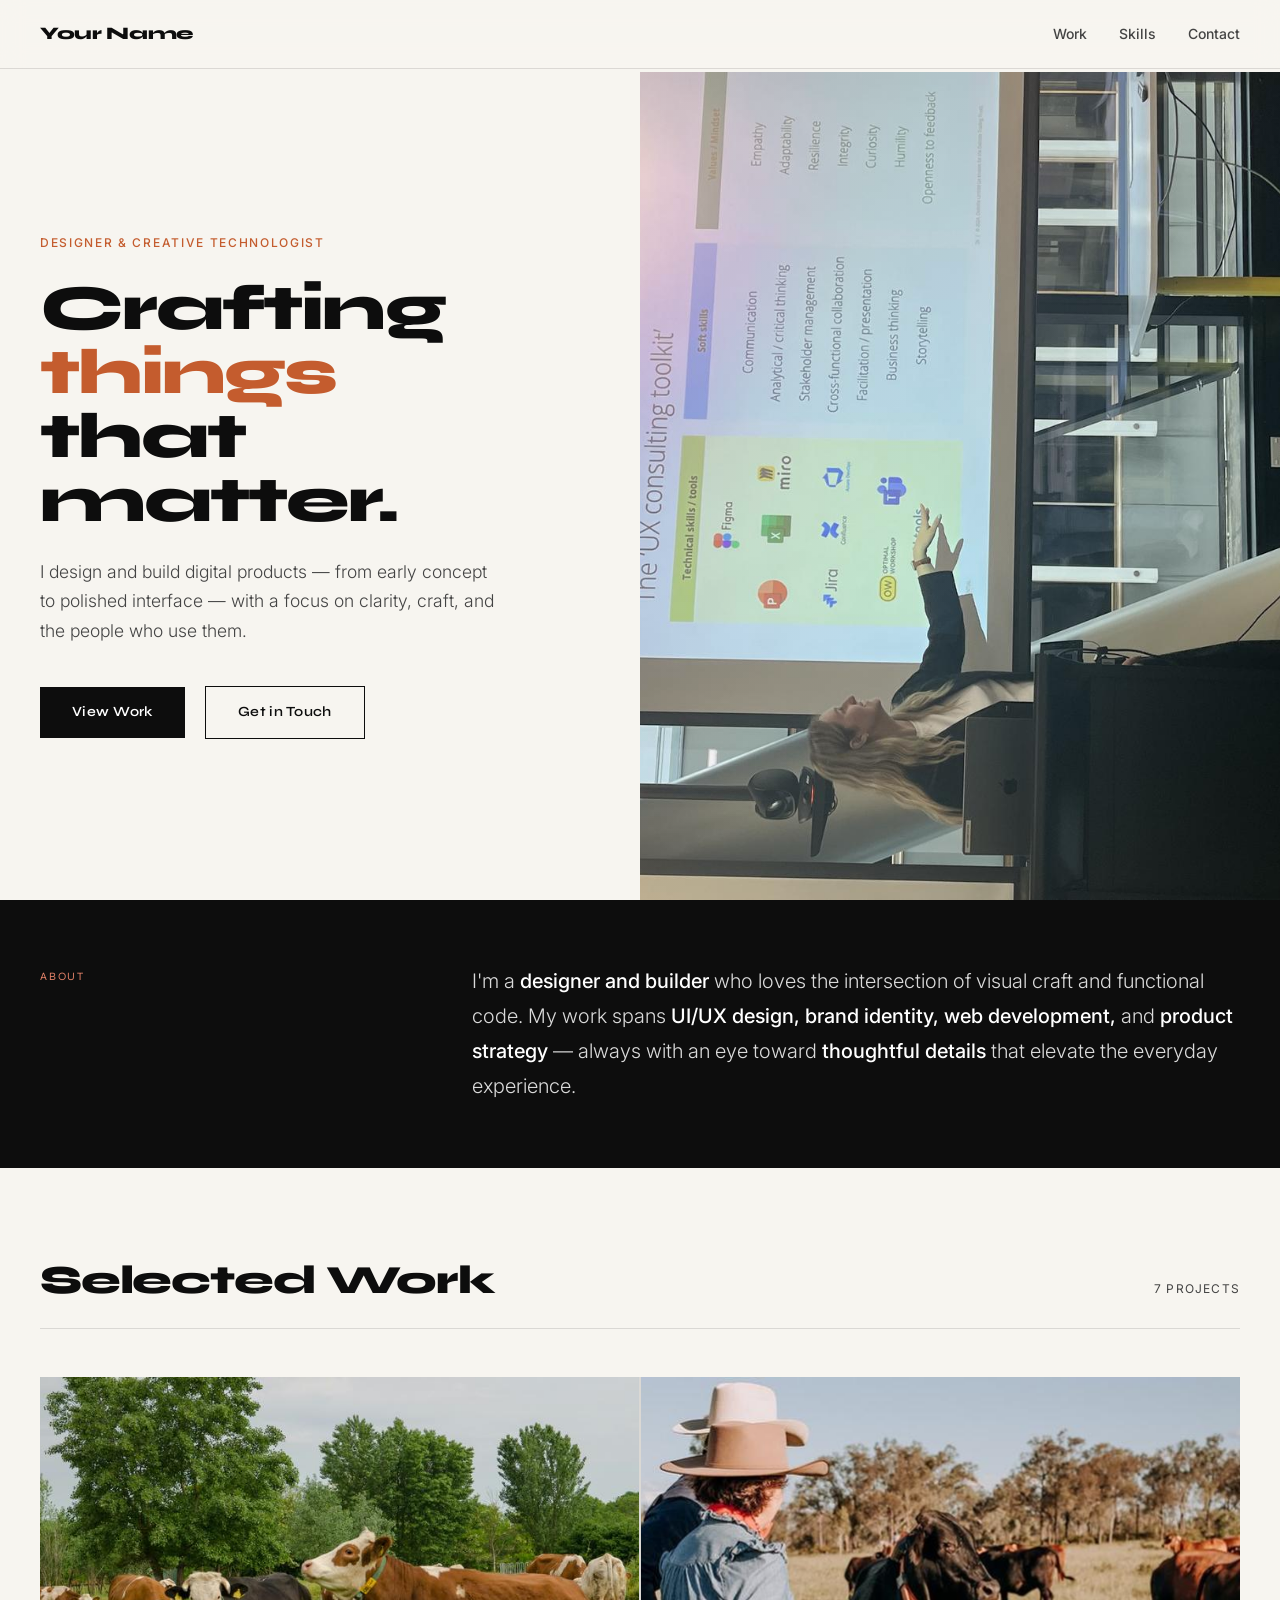
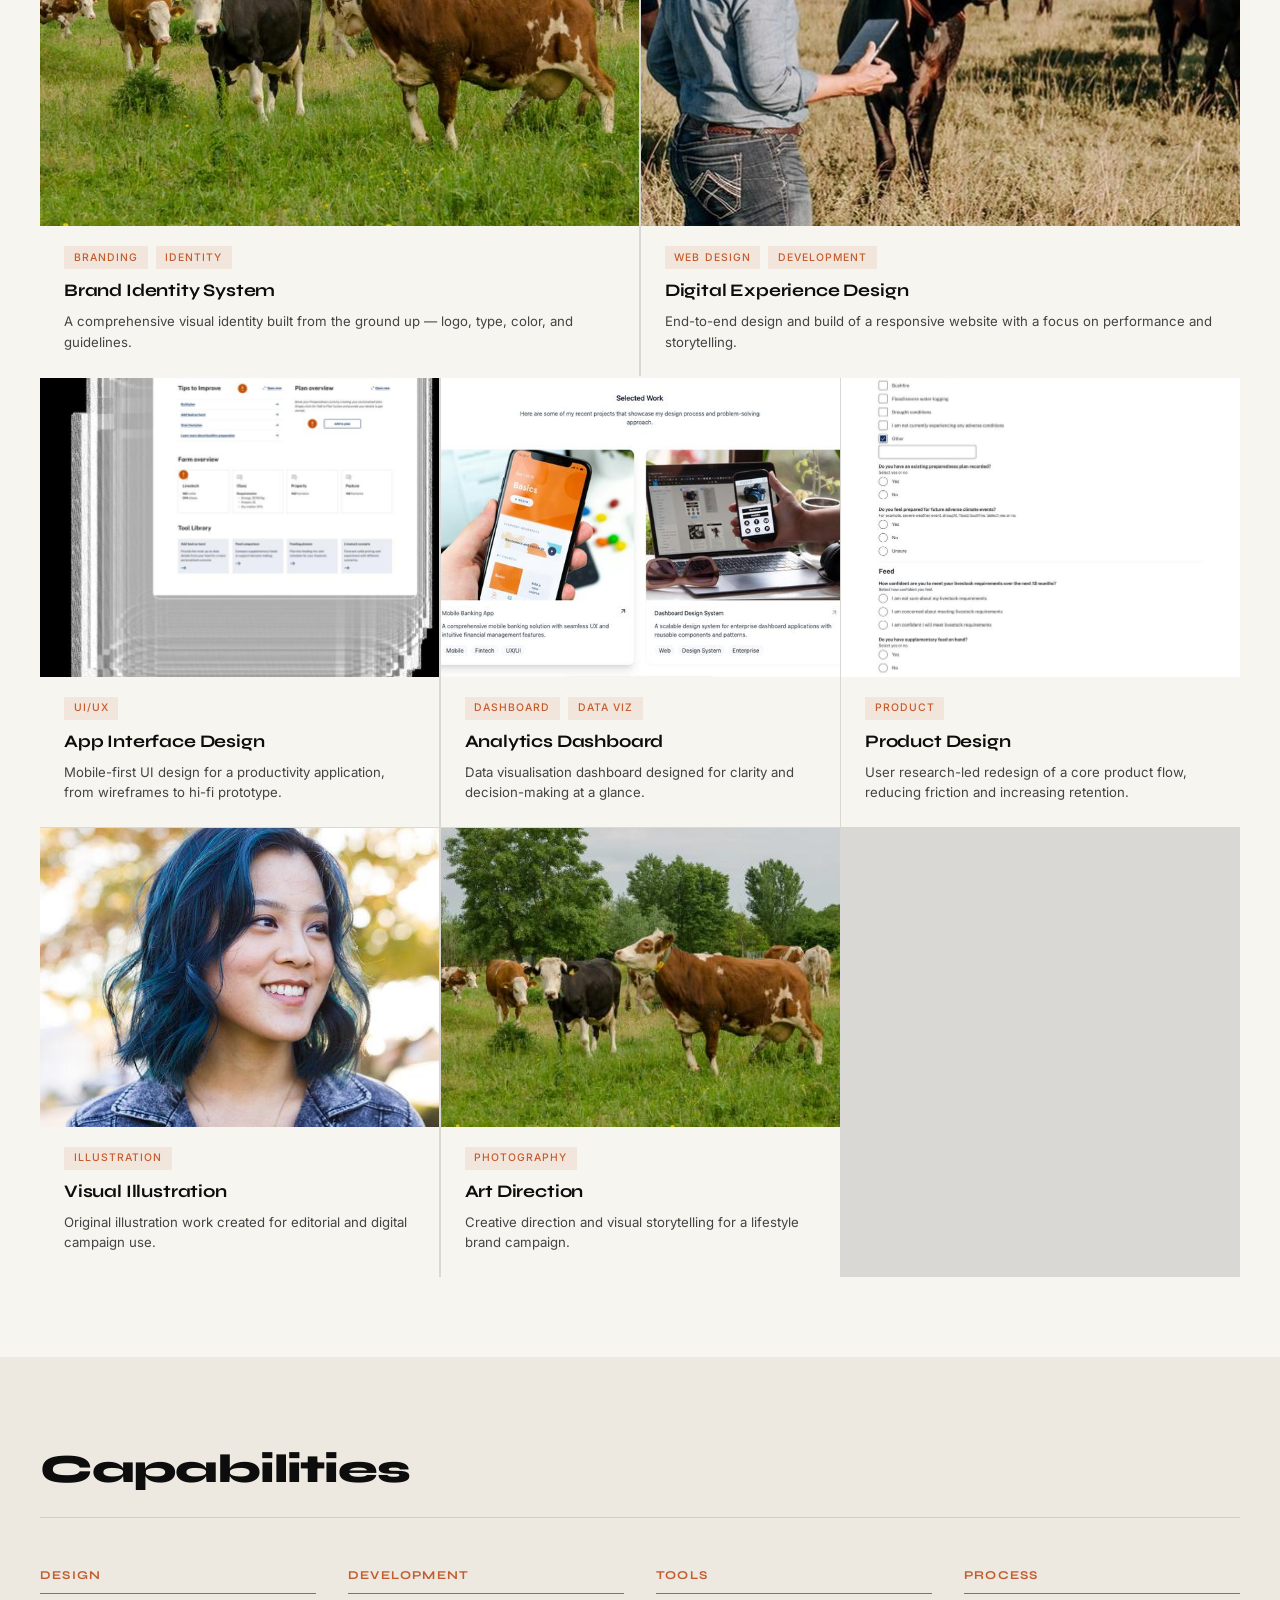
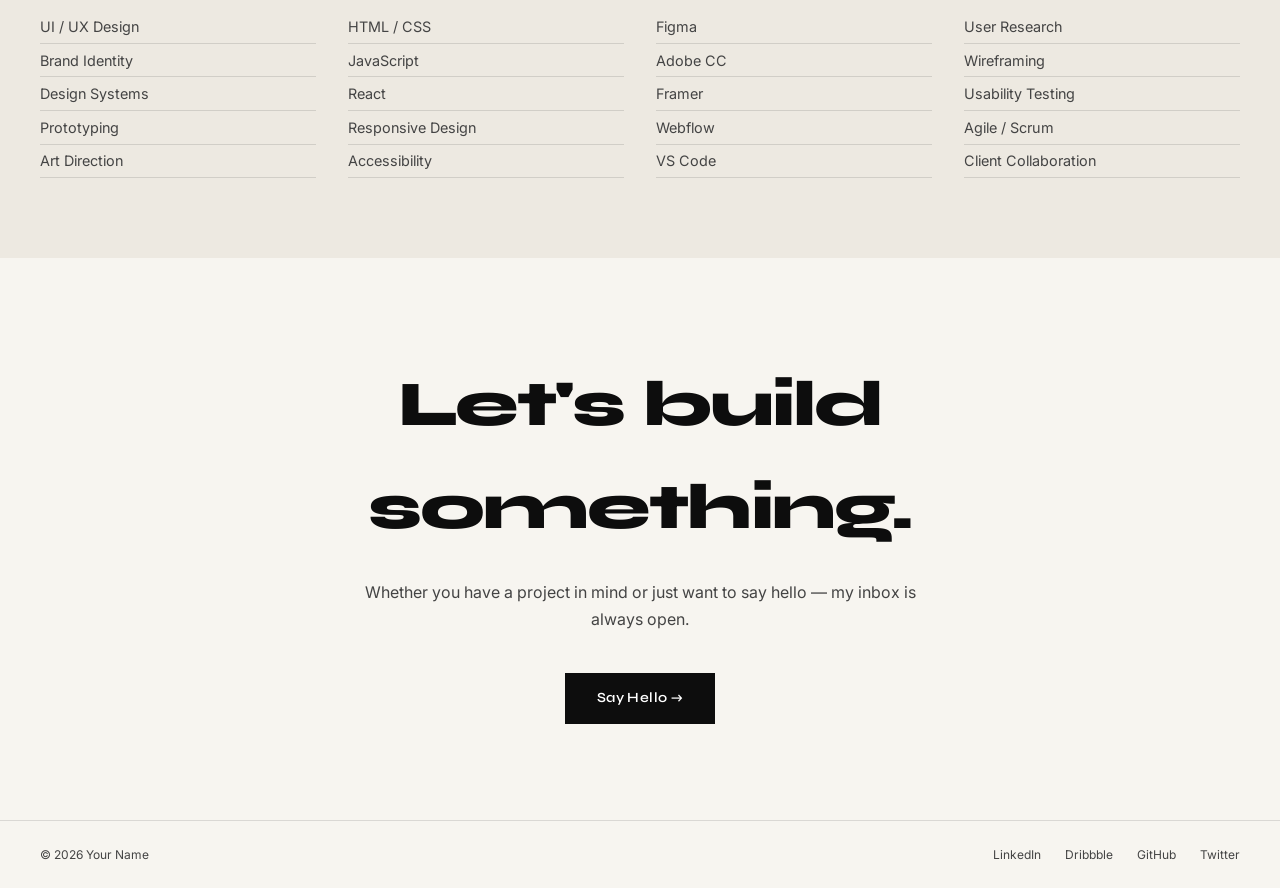
==== index.html @ 612f666a "Create index.html" ====
<!DOCTYPE html>
<html lang="en">
<head>
<meta charset="UTF-8">
<meta name="viewport" content="width=device-width, initial-scale=1.0">
<title>Portfolio</title>
<link rel="preconnect" href="https://fonts.googleapis.com">
<link href="https://fonts.googleapis.com/css2?family=Syne:wght@400;600;700;800&family=Inter:wght@300;400;500&display=swap" rel="stylesheet">
<style>
  *, *::before, *::after { box-sizing: border-box; margin: 0; padding: 0; }

  :root {
    --ink: #0d0d0d;
    --ink-soft: #444;
    --paper: #f7f5f0;
    --cream: #ede9e1;
    --rust: #c45c2e;
    --rust-light: #e8846a;
    --white: #ffffff;
    --border: rgba(13,13,13,0.12);
    --font-display: 'Syne', sans-serif;
    --font-body: 'Inter', sans-serif;
  }

  html { scroll-behavior: smooth; }

  body {
    font-family: var(--font-body);
    background: var(--paper);
    color: var(--ink);
    line-height: 1.6;
    -webkit-font-smoothing: antialiased;
  }

  /* NAV */
  nav {
    position: fixed; top: 0; left: 0; right: 0; z-index: 100;
    display: flex; justify-content: space-between; align-items: center;
    padding: 1.25rem 2.5rem;
    background: rgba(247,245,240,0.88);
    backdrop-filter: blur(12px);
    border-bottom: 1px solid var(--border);
  }

  .nav-logo {
    font-family: var(--font-display);
    font-weight: 800;
    font-size: 1.1rem;
    letter-spacing: -0.02em;
    color: var(--ink);
    text-decoration: none;
  }

  .nav-links {
    display: flex; gap: 2rem; list-style: none;
  }

  .nav-links a {
    font-size: 0.875rem;
    font-weight: 500;
    color: var(--ink-soft);
    text-decoration: none;
    transition: color 0.2s;
  }

  .nav-links a:hover { color: var(--rust); }

  /* HERO */
  .hero {
    min-height: 100vh;
    display: grid;
    grid-template-columns: 1fr 1fr;
    padding-top: 4.5rem;
  }

  .hero-text {
    display: flex;
    flex-direction: column;
    justify-content: center;
    padding: 4rem 3rem 4rem 2.5rem;
  }

  .hero-eyebrow {
    font-size: 0.75rem;
    font-weight: 500;
    letter-spacing: 0.14em;
    text-transform: uppercase;
    color: var(--rust);
    margin-bottom: 1.5rem;
  }

  .hero-title {
    font-family: var(--font-display);
    font-size: clamp(3rem, 5vw, 5.5rem);
    font-weight: 800;
    line-height: 1.0;
    letter-spacing: -0.03em;
    color: var(--ink);
    margin-bottom: 1.5rem;
  }

  .hero-title em {
    font-style: normal;
    color: var(--rust);
  }

  .hero-sub {
    font-size: 1.1rem;
    font-weight: 300;
    color: var(--ink-soft);
    max-width: 42ch;
    margin-bottom: 2.5rem;
    line-height: 1.7;
  }

  .btn {
    display: inline-block;
    padding: 0.875rem 2rem;
    background: var(--ink);
    color: var(--white);
    font-family: var(--font-display);
    font-weight: 600;
    font-size: 0.875rem;
    letter-spacing: 0.03em;
    text-decoration: none;
    border: none;
    cursor: pointer;
    transition: background 0.2s, transform 0.15s;
  }

  .btn:hover { background: var(--rust); transform: translateY(-1px); }

  .btn-outline {
    background: transparent;
    color: var(--ink);
    border: 1.5px solid var(--ink);
    margin-left: 1rem;
  }

  .btn-outline:hover { background: var(--ink); color: var(--white); }

  .hero-image {
    position: relative;
    overflow: hidden;
  }

  .hero-image img {
    width: 100%; height: 100%;
    object-fit: cover;
    display: block;
  }

  .hero-image::after {
    content: '';
    position: absolute; inset: 0;
    background: linear-gradient(135deg, rgba(196,92,46,0.15), transparent 60%);
    pointer-events: none;
  }

  /* ABOUT STRIP */
  .about-strip {
    background: var(--ink);
    color: var(--white);
    padding: 4rem 2.5rem;
    display: grid;
    grid-template-columns: 1fr 2fr;
    gap: 3rem;
    align-items: start;
  }

  .about-label {
    font-family: var(--font-display);
    font-size: 0.7rem;
    letter-spacing: 0.16em;
    text-transform: uppercase;
    color: var(--rust-light);
    padding-top: 0.25rem;
  }

  .about-text {
    font-size: 1.25rem;
    font-weight: 300;
    line-height: 1.75;
    color: rgba(255,255,255,0.85);
  }

  .about-text strong {
    color: var(--white);
    font-weight: 500;
  }

  /* WORK SECTION */
  .work {
    padding: 5rem 2.5rem;
  }

  .section-header {
    display: flex;
    justify-content: space-between;
    align-items: baseline;
    margin-bottom: 3rem;
    padding-bottom: 1rem;
    border-bottom: 1px solid var(--border);
  }

  .section-title {
    font-family: var(--font-display);
    font-size: 2.5rem;
    font-weight: 800;
    letter-spacing: -0.03em;
  }

  .section-count {
    font-size: 0.75rem;
    color: var(--ink-soft);
    letter-spacing: 0.1em;
    text-transform: uppercase;
  }

  /* PROJECT GRID */
  .projects-featured {
    display: grid;
    grid-template-columns: 1fr 1fr;
    gap: 1.5px;
    margin-bottom: 1.5px;
    background: var(--border);
  }

  .projects-grid {
    display: grid;
    grid-template-columns: repeat(3, 1fr);
    gap: 1.5px;
    background: var(--border);
  }

  .project-card {
    background: var(--paper);
    overflow: hidden;
    position: relative;
    cursor: pointer;
  }

  .project-card:hover .project-img img {
    transform: scale(1.04);
  }

  .project-card:hover .project-overlay {
    opacity: 1;
  }

  .project-img {
    width: 100%;
    aspect-ratio: 4/3;
    overflow: hidden;
    position: relative;
  }

  .project-card.tall .project-img {
    aspect-ratio: 3/4;
  }

  .project-img img {
    width: 100%; height: 100%;
    object-fit: cover;
    display: block;
    transition: transform 0.5s cubic-bezier(0.25, 0.46, 0.45, 0.94);
  }

  .project-overlay {
    position: absolute; inset: 0;
    background: rgba(13,13,13,0.6);
    display: flex;
    align-items: center;
    justify-content: center;
    opacity: 0;
    transition: opacity 0.3s;
  }

  .project-overlay span {
    color: white;
    font-family: var(--font-display);
    font-weight: 700;
    font-size: 0.8rem;
    letter-spacing: 0.1em;
    text-transform: uppercase;
    border: 1px solid rgba(255,255,255,0.5);
    padding: 0.5rem 1.25rem;
  }

  .project-meta {
    padding: 1.25rem 1.5rem 1.5rem;
    background: var(--paper);
  }

  .project-tags {
    display: flex; gap: 0.5rem; flex-wrap: wrap;
    margin-bottom: 0.5rem;
  }

  .tag {
    font-size: 0.65rem;
    font-weight: 500;
    letter-spacing: 0.1em;
    text-transform: uppercase;
    color: var(--rust);
    background: rgba(196,92,46,0.1);
    padding: 0.2rem 0.6rem;
  }

  .project-name {
    font-family: var(--font-display);
    font-size: 1.1rem;
    font-weight: 700;
    letter-spacing: -0.01em;
    margin-bottom: 0.35rem;
  }

  .project-desc {
    font-size: 0.825rem;
    color: var(--ink-soft);
    line-height: 1.55;
  }

  /* SKILLS */
  .skills {
    background: var(--cream);
    padding: 5rem 2.5rem;
  }

  .skills-grid {
    display: grid;
    grid-template-columns: repeat(4, 1fr);
    gap: 2rem;
    margin-top: 3rem;
  }

  .skill-group h3 {
    font-family: var(--font-display);
    font-size: 0.75rem;
    font-weight: 700;
    letter-spacing: 0.1em;
    text-transform: uppercase;
    color: var(--rust);
    margin-bottom: 1rem;
    padding-bottom: 0.5rem;
    border-bottom: 1.5px solid var(--rust);
  }

  .skill-group ul {
    list-style: none;
  }

  .skill-group li {
    font-size: 0.9rem;
    color: var(--ink-soft);
    padding: 0.3rem 0;
    border-bottom: 1px solid var(--border);
    transition: color 0.15s;
  }

  .skill-group li:hover { color: var(--ink); }

  /* CONTACT */
  .contact {
    padding: 6rem 2.5rem;
    text-align: center;
    max-width: 680px;
    margin: 0 auto;
  }

  .contact-title {
    font-family: var(--font-display);
    font-size: clamp(2.5rem, 5vw, 4rem);
    font-weight: 800;
    letter-spacing: -0.03em;
    margin-bottom: 1.25rem;
  }

  .contact-sub {
    font-size: 1rem;
    color: var(--ink-soft);
    margin-bottom: 2.5rem;
    line-height: 1.7;
  }

  /* FOOTER */
  footer {
    border-top: 1px solid var(--border);
    padding: 1.5rem 2.5rem;
    display: flex;
    justify-content: space-between;
    align-items: center;
    font-size: 0.75rem;
    color: var(--ink-soft);
  }

  .footer-links {
    display: flex; gap: 1.5rem; list-style: none;
  }

  .footer-links a {
    color: var(--ink-soft);
    text-decoration: none;
    transition: color 0.2s;
  }

  .footer-links a:hover { color: var(--rust); }

  /* SCROLL REVEAL */
  .reveal {
    opacity: 0;
    transform: translateY(24px);
    transition: opacity 0.6s ease, transform 0.6s ease;
  }

  .reveal.visible {
    opacity: 1;
    transform: none;
  }

  /* RESPONSIVE */
  @media (max-width: 900px) {
    .hero { grid-template-columns: 1fr; min-height: auto; }
    .hero-image { height: 55vw; }
    .hero-text { padding: 2.5rem 1.5rem; }
    .about-strip { grid-template-columns: 1fr; gap: 1rem; padding: 3rem 1.5rem; }
    .projects-featured { grid-template-columns: 1fr; }
    .projects-grid { grid-template-columns: 1fr 1fr; }
    .skills-grid { grid-template-columns: 1fr 1fr; }
    .work { padding: 3rem 1.5rem; }
    nav { padding: 1rem 1.5rem; }
    .nav-links { gap: 1.25rem; }
  }

  @media (max-width: 600px) {
    .projects-grid { grid-template-columns: 1fr; }
    .skills-grid { grid-template-columns: 1fr; }
    .nav-links { display: none; }
  }

  @media (prefers-reduced-motion: reduce) {
    .reveal { transition: none; opacity: 1; transform: none; }
    .project-img img { transition: none; }
  }
</style>
</head>
<body>

<nav>
  <a class="nav-logo" href="#">Your Name</a>
  <ul class="nav-links">
    <li><a href="#work">Work</a></li>
    <li><a href="#skills">Skills</a></li>
    <li><a href="#contact">Contact</a></li>
  </ul>
</nav>

<!-- HERO -->
<section class="hero">
  <div class="hero-text">
    <p class="hero-eyebrow">Designer &amp; Creative Technologist</p>
    <h1 class="hero-title">Crafting<br><em>things</em><br>that matter.</h1>
    <p class="hero-sub">I design and build digital products — from early concept to polished interface — with a focus on clarity, craft, and the people who use them.</p>
    <div>
      <a href="#work" class="btn">View Work</a>
      <a href="#contact" class="btn btn-outline">Get in Touch</a>
    </div>
  </div>
  <div class="hero-image">
    <img src="[data-uri]" alt="Portfolio hero" />
  </div>
</section>

<!-- ABOUT STRIP -->
<section class="about-strip reveal">
  <p class="about-label">About</p>
  <p class="about-text">
    I'm a <strong>designer and builder</strong> who loves the intersection of visual craft and functional code.
    My work spans <strong>UI/UX design, brand identity, web development,</strong> and <strong>product strategy</strong> —
    always with an eye toward <strong>thoughtful details</strong> that elevate the everyday experience.
  </p>
</section>

<!-- WORK -->
<section class="work" id="work">
  <div class="section-header reveal">
    <h2 class="section-title">Selected Work</h2>
    <span class="section-count">7 Projects</span>
  </div>

  <!-- Featured row: 2 big -->
  <div class="projects-featured reveal">
    <div class="project-card">
      <div class="project-img">
        <img src="[data-uri]" alt="Project 1" loading="lazy" />
        <div class="project-overlay"><span>View Project</span></div>
      </div>
      <div class="project-meta">
        <div class="project-tags"><span class="tag">Branding</span><span class="tag">Identity</span></div>
        <h3 class="project-name">Brand Identity System</h3>
        <p class="project-desc">A comprehensive visual identity built from the ground up — logo, type, color, and guidelines.</p>
      </div>
    </div>
    <div class="project-card">
      <div class="project-img">
        <img src="[data-uri]" alt="Project 7" loading="lazy" />
        <div class="project-overlay"><span>View Project</span></div>
      </div>
      <div class="project-meta">
        <div class="project-tags"><span class="tag">Web Design</span><span class="tag">Development</span></div>
        <h3 class="project-name">Digital Experience Design</h3>
        <p class="project-desc">End-to-end design and build of a responsive website with a focus on performance and storytelling.</p>
      </div>
    </div>
  </div>

  <!-- Grid row: 3 smaller -->
  <div class="projects-grid reveal">
    <div class="project-card">
      <div class="project-img">
        <img src="[data-uri]" alt="Project 2" loading="lazy" />
        <div class="project-overlay"><span>View Project</span></div>
      </div>
      <div class="project-meta">
        <div class="project-tags"><span class="tag">UI/UX</span></div>
        <h3 class="project-name">App Interface Design</h3>
        <p class="project-desc">Mobile-first UI design for a productivity application, from wireframes to hi-fi prototype.</p>
      </div>
    </div>
    <div class="project-card">
      <div class="project-img">
        <img src="[data-uri]" alt="Project 3" loading="lazy" />
        <div class="project-overlay"><span>View Project</span></div>
      </div>
      <div class="project-meta">
        <div class="project-tags"><span class="tag">Dashboard</span><span class="tag">Data Viz</span></div>
        <h3 class="project-name">Analytics Dashboard</h3>
        <p class="project-desc">Data visualisation dashboard designed for clarity and decision-making at a glance.</p>
      </div>
    </div>
    <div class="project-card">
      <div class="project-img">
        <img src="[data-uri]" alt="Project 4" loading="lazy" />
        <div class="project-overlay"><span>View Project</span></div>
      </div>
      <div class="project-meta">
        <div class="project-tags"><span class="tag">Product</span></div>
        <h3 class="project-name">Product Design</h3>
        <p class="project-desc">User research-led redesign of a core product flow, reducing friction and increasing retention.</p>
      </div>
    </div>
    <div class="project-card">
      <div class="project-img">
        <img src="[data-uri]" alt="Project 5" loading="lazy" />
        <div class="project-overlay"><span>View Project</span></div>
      </div>
      <div class="project-meta">
        <div class="project-tags"><span class="tag">Illustration</span></div>
        <h3 class="project-name">Visual Illustration</h3>
        <p class="project-desc">Original illustration work created for editorial and digital campaign use.</p>
      </div>
    </div>
    <div class="project-card">
      <div class="project-img">
        <img src="[data-uri]" alt="Project 6" loading="lazy" />
        <div class="project-overlay"><span>View Project</span></div>
      </div>
      <div class="project-meta">
        <div class="project-tags"><span class="tag">Photography</span></div>
        <h3 class="project-name">Art Direction</h3>
        <p class="project-desc">Creative direction and visual storytelling for a lifestyle brand campaign.</p>
      </div>
    </div>
  </div>
</section>

<!-- SKILLS -->
<section class="skills" id="skills">
  <div class="section-header reveal">
    <h2 class="section-title">Capabilities</h2>
  </div>
  <div class="skills-grid reveal">
    <div class="skill-group">
      <h3>Design</h3>
      <ul>
        <li>UI / UX Design</li>
        <li>Brand Identity</li>
        <li>Design Systems</li>
        <li>Prototyping</li>
        <li>Art Direction</li>
      </ul>
    </div>
    <div class="skill-group">
      <h3>Development</h3>
      <ul>
        <li>HTML / CSS</li>
        <li>JavaScript</li>
        <li>React</li>
        <li>Responsive Design</li>
        <li>Accessibility</li>
      </ul>
    </div>
    <div class="skill-group">
      <h3>Tools</h3>
      <ul>
        <li>Figma</li>
        <li>Adobe CC</li>
        <li>Framer</li>
        <li>Webflow</li>
        <li>VS Code</li>
      </ul>
    </div>
    <div class="skill-group">
      <h3>Process</h3>
      <ul>
        <li>User Research</li>
        <li>Wireframing</li>
        <li>Usability Testing</li>
        <li>Agile / Scrum</li>
        <li>Client Collaboration</li>
      </ul>
    </div>
  </div>
</section>

<!-- CONTACT -->
<section class="contact" id="contact">
  <h2 class="contact-title reveal">Let's build something.</h2>
  <p class="contact-sub reveal">Whether you have a project in mind or just want to say hello — my inbox is always open.</p>
  <div class="reveal">
    <a href="mailto:hello@yourname.com" class="btn">Say Hello →</a>
  </div>
</section>

<footer>
  <span>© 2026 Your Name</span>
  <ul class="footer-links">
    <li><a href="#">LinkedIn</a></li>
    <li><a href="#">Dribbble</a></li>
    <li><a href="#">GitHub</a></li>
    <li><a href="#">Twitter</a></li>
  </ul>
</footer>

<script>
  // Scroll reveal
  const observer = new IntersectionObserver((entries) => {
    entries.forEach(e => {
      if (e.isIntersecting) {
        e.target.classList.add('visible');
        observer.unobserve(e.target);
      }
    });
  }, { threshold: 0.1 });

  document.querySelectorAll('.reveal').forEach(el => observer.observe(el));
</script>
</body>
</html>
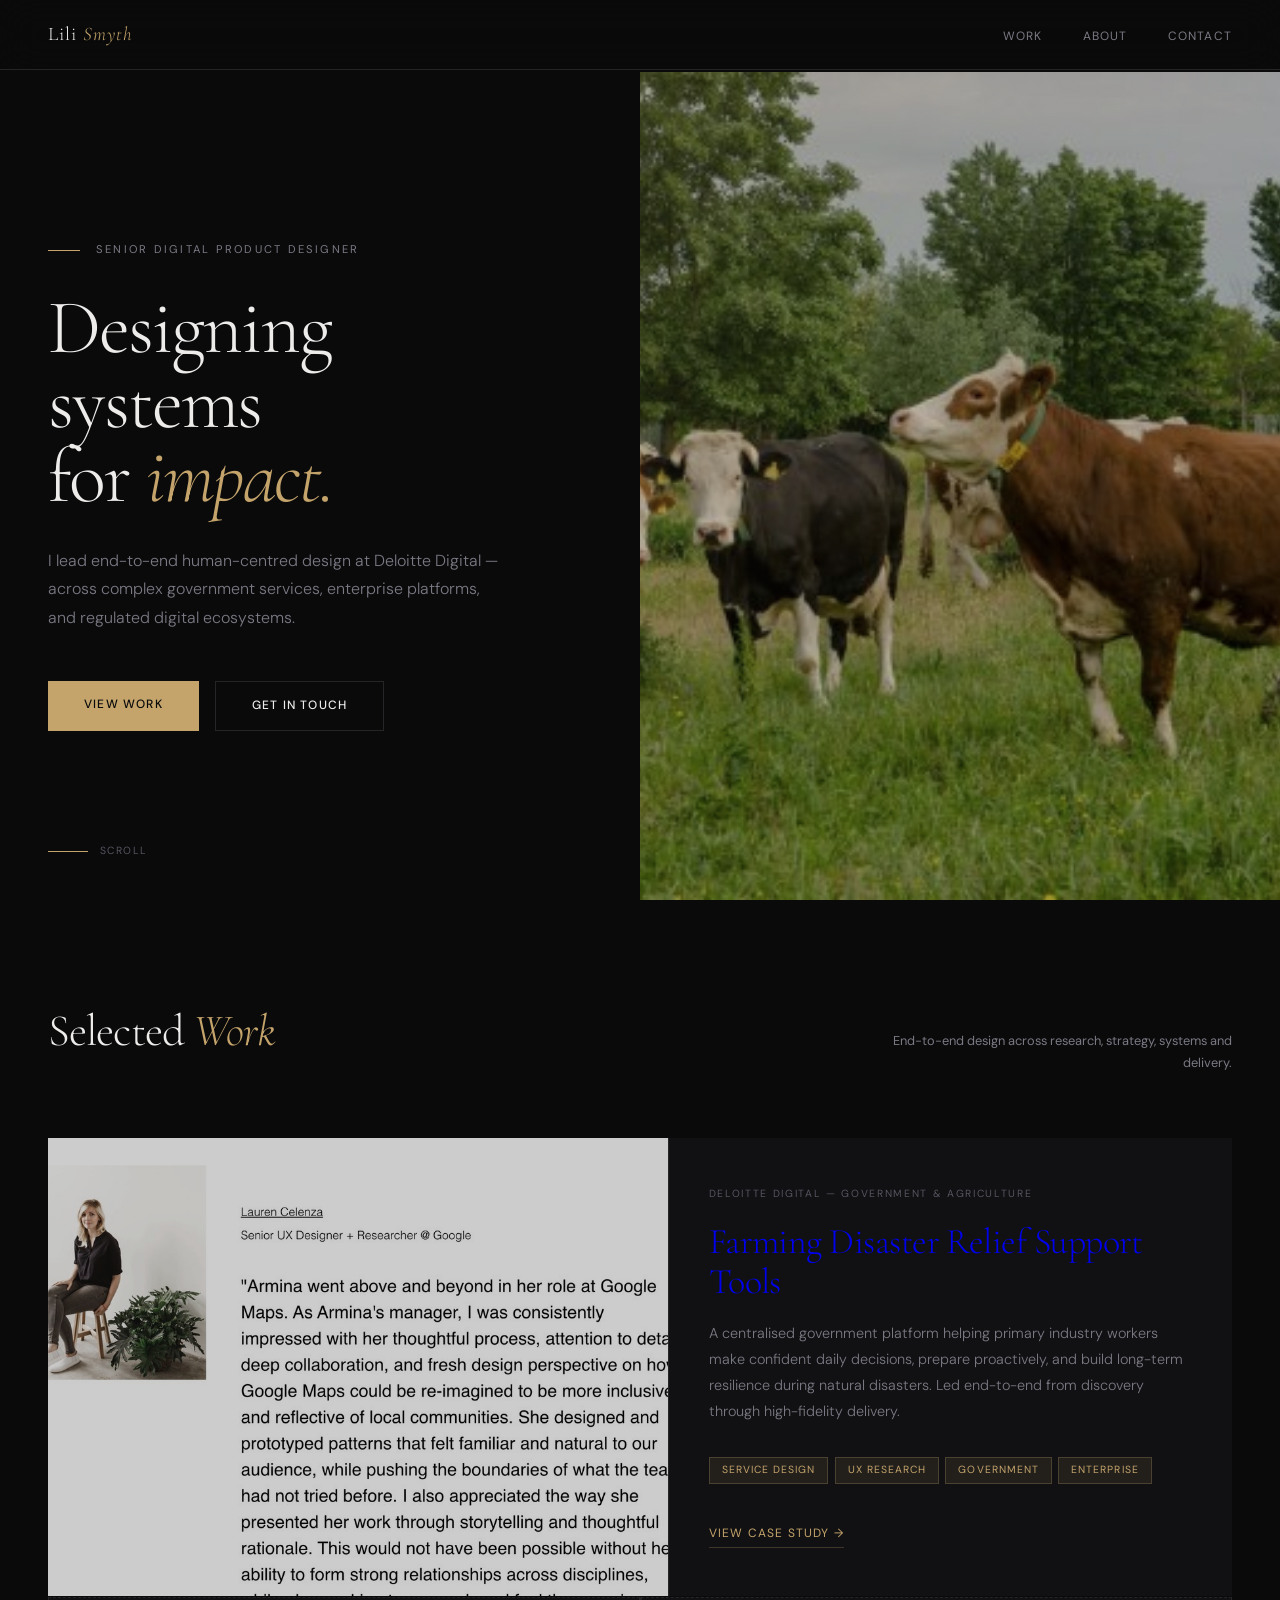
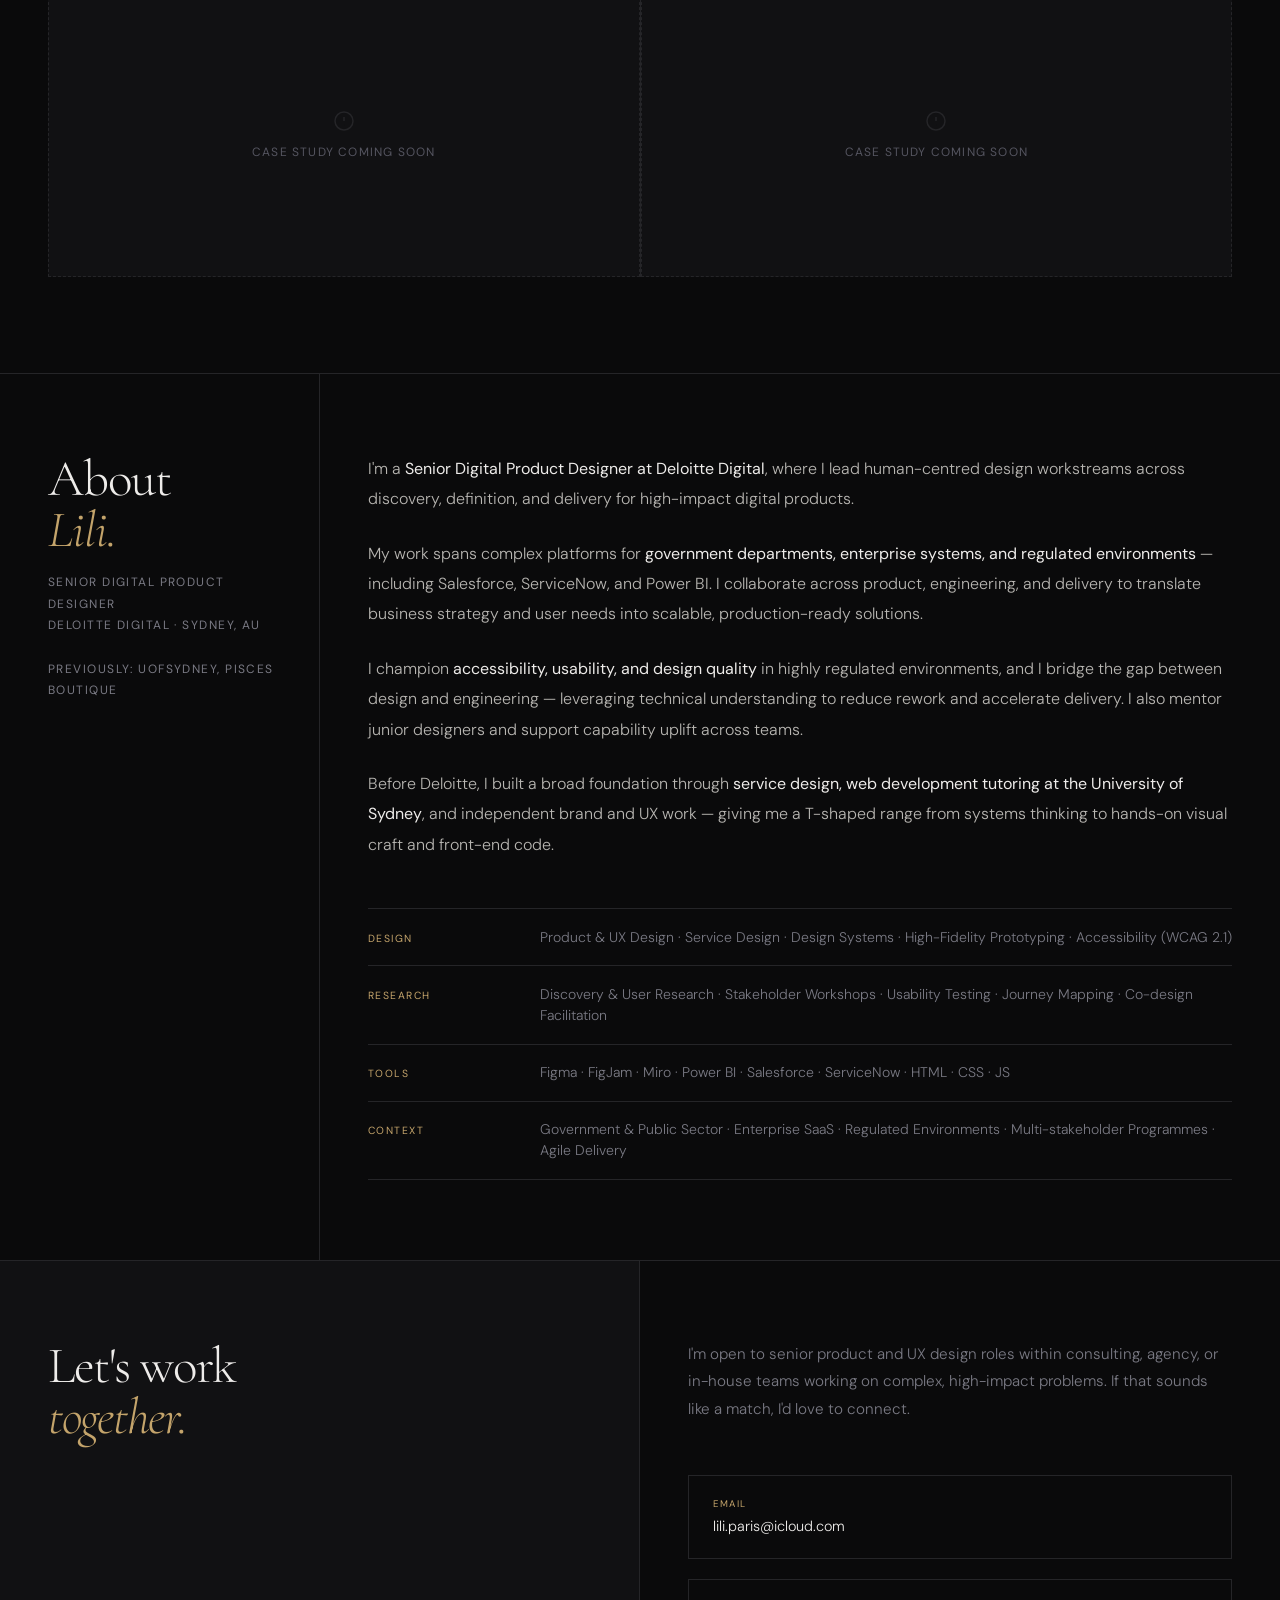
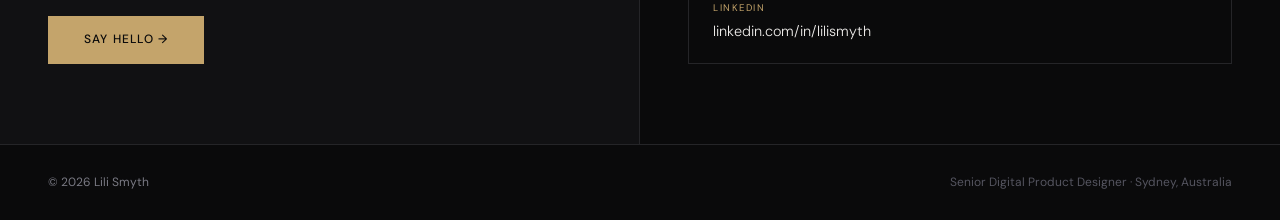
==== commit 11c42806: "Update index.html" ====
--- a/index.html
+++ b/index.html
@@ -2,658 +2,401 @@
 <html lang="en">
 <head>
 <meta charset="UTF-8">
-<meta name="viewport" content="width=device-width, initial-scale=1.0">
-<title>Portfolio</title>
-<link rel="preconnect" href="https://fonts.googleapis.com">
-<link href="https://fonts.googleapis.com/css2?family=Syne:wght@400;600;700;800&family=Inter:wght@300;400;500&display=swap" rel="stylesheet">
+<meta name="viewport" content="width=device-width,initial-scale=1">
+<title>Lili Smyth — Senior Digital Product Designer</title>
 <style>
-  *, *::before, *::after { box-sizing: border-box; margin: 0; padding: 0; }
-
-  :root {
-    --ink: #0d0d0d;
-    --ink-soft: #444;
-    --paper: #f7f5f0;
-    --cream: #ede9e1;
-    --rust: #c45c2e;
-    --rust-light: #e8846a;
-    --white: #ffffff;
-    --border: rgba(13,13,13,0.12);
-    --font-display: 'Syne', sans-serif;
-    --font-body: 'Inter', sans-serif;
-  }
-
-  html { scroll-behavior: smooth; }
-
-  body {
-    font-family: var(--font-body);
-    background: var(--paper);
-    color: var(--ink);
-    line-height: 1.6;
-    -webkit-font-smoothing: antialiased;
-  }
-
-  /* NAV */
-  nav {
-    position: fixed; top: 0; left: 0; right: 0; z-index: 100;
-    display: flex; justify-content: space-between; align-items: center;
-    padding: 1.25rem 2.5rem;
-    background: rgba(247,245,240,0.88);
-    backdrop-filter: blur(12px);
-    border-bottom: 1px solid var(--border);
-  }
-
-  .nav-logo {
-    font-family: var(--font-display);
-    font-weight: 800;
-    font-size: 1.1rem;
-    letter-spacing: -0.02em;
-    color: var(--ink);
-    text-decoration: none;
-  }
-
-  .nav-links {
-    display: flex; gap: 2rem; list-style: none;
-  }
-
-  .nav-links a {
-    font-size: 0.875rem;
-    font-weight: 500;
-    color: var(--ink-soft);
-    text-decoration: none;
-    transition: color 0.2s;
-  }
-
-  .nav-links a:hover { color: var(--rust); }
-
-  /* HERO */
-  .hero {
-    min-height: 100vh;
-    display: grid;
-    grid-template-columns: 1fr 1fr;
-    padding-top: 4.5rem;
-  }
-
-  .hero-text {
-    display: flex;
-    flex-direction: column;
-    justify-content: center;
-    padding: 4rem 3rem 4rem 2.5rem;
-  }
-
-  .hero-eyebrow {
-    font-size: 0.75rem;
-    font-weight: 500;
-    letter-spacing: 0.14em;
-    text-transform: uppercase;
-    color: var(--rust);
-    margin-bottom: 1.5rem;
-  }
-
-  .hero-title {
-    font-family: var(--font-display);
-    font-size: clamp(3rem, 5vw, 5.5rem);
-    font-weight: 800;
-    line-height: 1.0;
-    letter-spacing: -0.03em;
-    color: var(--ink);
-    margin-bottom: 1.5rem;
-  }
-
-  .hero-title em {
-    font-style: normal;
-    color: var(--rust);
-  }
-
-  .hero-sub {
-    font-size: 1.1rem;
-    font-weight: 300;
-    color: var(--ink-soft);
-    max-width: 42ch;
-    margin-bottom: 2.5rem;
-    line-height: 1.7;
-  }
-
-  .btn {
-    display: inline-block;
-    padding: 0.875rem 2rem;
-    background: var(--ink);
-    color: var(--white);
-    font-family: var(--font-display);
-    font-weight: 600;
-    font-size: 0.875rem;
-    letter-spacing: 0.03em;
-    text-decoration: none;
-    border: none;
-    cursor: pointer;
-    transition: background 0.2s, transform 0.15s;
-  }
-
-  .btn:hover { background: var(--rust); transform: translateY(-1px); }
-
-  .btn-outline {
-    background: transparent;
-    color: var(--ink);
-    border: 1.5px solid var(--ink);
-    margin-left: 1rem;
-  }
-
-  .btn-outline:hover { background: var(--ink); color: var(--white); }
-
-  .hero-image {
-    position: relative;
-    overflow: hidden;
-  }
-
-  .hero-image img {
-    width: 100%; height: 100%;
-    object-fit: cover;
-    display: block;
-  }
-
-  .hero-image::after {
-    content: '';
-    position: absolute; inset: 0;
-    background: linear-gradient(135deg, rgba(196,92,46,0.15), transparent 60%);
-    pointer-events: none;
-  }
-
-  /* ABOUT STRIP */
-  .about-strip {
-    background: var(--ink);
-    color: var(--white);
-    padding: 4rem 2.5rem;
-    display: grid;
-    grid-template-columns: 1fr 2fr;
-    gap: 3rem;
-    align-items: start;
-  }
-
-  .about-label {
-    font-family: var(--font-display);
-    font-size: 0.7rem;
-    letter-spacing: 0.16em;
-    text-transform: uppercase;
-    color: var(--rust-light);
-    padding-top: 0.25rem;
-  }
-
-  .about-text {
-    font-size: 1.25rem;
-    font-weight: 300;
-    line-height: 1.75;
-    color: rgba(255,255,255,0.85);
-  }
-
-  .about-text strong {
-    color: var(--white);
-    font-weight: 500;
-  }
-
-  /* WORK SECTION */
-  .work {
-    padding: 5rem 2.5rem;
-  }
-
-  .section-header {
-    display: flex;
-    justify-content: space-between;
-    align-items: baseline;
-    margin-bottom: 3rem;
-    padding-bottom: 1rem;
-    border-bottom: 1px solid var(--border);
-  }
-
-  .section-title {
-    font-family: var(--font-display);
-    font-size: 2.5rem;
-    font-weight: 800;
-    letter-spacing: -0.03em;
-  }
-
-  .section-count {
-    font-size: 0.75rem;
-    color: var(--ink-soft);
-    letter-spacing: 0.1em;
-    text-transform: uppercase;
-  }
-
-  /* PROJECT GRID */
-  .projects-featured {
-    display: grid;
-    grid-template-columns: 1fr 1fr;
-    gap: 1.5px;
-    margin-bottom: 1.5px;
-    background: var(--border);
-  }
-
-  .projects-grid {
-    display: grid;
-    grid-template-columns: repeat(3, 1fr);
-    gap: 1.5px;
-    background: var(--border);
-  }
-
-  .project-card {
-    background: var(--paper);
-    overflow: hidden;
-    position: relative;
-    cursor: pointer;
-  }
-
-  .project-card:hover .project-img img {
-    transform: scale(1.04);
-  }
-
-  .project-card:hover .project-overlay {
-    opacity: 1;
-  }
-
-  .project-img {
-    width: 100%;
-    aspect-ratio: 4/3;
-    overflow: hidden;
-    position: relative;
-  }
-
-  .project-card.tall .project-img {
-    aspect-ratio: 3/4;
-  }
-
-  .project-img img {
-    width: 100%; height: 100%;
-    object-fit: cover;
-    display: block;
-    transition: transform 0.5s cubic-bezier(0.25, 0.46, 0.45, 0.94);
-  }
-
-  .project-overlay {
-    position: absolute; inset: 0;
-    background: rgba(13,13,13,0.6);
-    display: flex;
-    align-items: center;
-    justify-content: center;
-    opacity: 0;
-    transition: opacity 0.3s;
-  }
-
-  .project-overlay span {
-    color: white;
-    font-family: var(--font-display);
-    font-weight: 700;
-    font-size: 0.8rem;
-    letter-spacing: 0.1em;
-    text-transform: uppercase;
-    border: 1px solid rgba(255,255,255,0.5);
-    padding: 0.5rem 1.25rem;
-  }
-
-  .project-meta {
-    padding: 1.25rem 1.5rem 1.5rem;
-    background: var(--paper);
-  }
-
-  .project-tags {
-    display: flex; gap: 0.5rem; flex-wrap: wrap;
-    margin-bottom: 0.5rem;
-  }
-
-  .tag {
-    font-size: 0.65rem;
-    font-weight: 500;
-    letter-spacing: 0.1em;
-    text-transform: uppercase;
-    color: var(--rust);
-    background: rgba(196,92,46,0.1);
-    padding: 0.2rem 0.6rem;
-  }
-
-  .project-name {
-    font-family: var(--font-display);
-    font-size: 1.1rem;
-    font-weight: 700;
-    letter-spacing: -0.01em;
-    margin-bottom: 0.35rem;
-  }
-
-  .project-desc {
-    font-size: 0.825rem;
-    color: var(--ink-soft);
-    line-height: 1.55;
-  }
-
-  /* SKILLS */
-  .skills {
-    background: var(--cream);
-    padding: 5rem 2.5rem;
-  }
-
-  .skills-grid {
-    display: grid;
-    grid-template-columns: repeat(4, 1fr);
-    gap: 2rem;
-    margin-top: 3rem;
-  }
-
-  .skill-group h3 {
-    font-family: var(--font-display);
-    font-size: 0.75rem;
-    font-weight: 700;
-    letter-spacing: 0.1em;
-    text-transform: uppercase;
-    color: var(--rust);
-    margin-bottom: 1rem;
-    padding-bottom: 0.5rem;
-    border-bottom: 1.5px solid var(--rust);
-  }
-
-  .skill-group ul {
-    list-style: none;
-  }
-
-  .skill-group li {
-    font-size: 0.9rem;
-    color: var(--ink-soft);
-    padding: 0.3rem 0;
-    border-bottom: 1px solid var(--border);
-    transition: color 0.15s;
-  }
-
-  .skill-group li:hover { color: var(--ink); }
-
-  /* CONTACT */
-  .contact {
-    padding: 6rem 2.5rem;
-    text-align: center;
-    max-width: 680px;
-    margin: 0 auto;
-  }
-
-  .contact-title {
-    font-family: var(--font-display);
-    font-size: clamp(2.5rem, 5vw, 4rem);
-    font-weight: 800;
-    letter-spacing: -0.03em;
-    margin-bottom: 1.25rem;
-  }
-
-  .contact-sub {
-    font-size: 1rem;
-    color: var(--ink-soft);
-    margin-bottom: 2.5rem;
-    line-height: 1.7;
-  }
-
-  /* FOOTER */
-  footer {
-    border-top: 1px solid var(--border);
-    padding: 1.5rem 2.5rem;
-    display: flex;
-    justify-content: space-between;
-    align-items: center;
-    font-size: 0.75rem;
-    color: var(--ink-soft);
-  }
-
-  .footer-links {
-    display: flex; gap: 1.5rem; list-style: none;
-  }
-
-  .footer-links a {
-    color: var(--ink-soft);
-    text-decoration: none;
-    transition: color 0.2s;
-  }
-
-  .footer-links a:hover { color: var(--rust); }
-
-  /* SCROLL REVEAL */
-  .reveal {
-    opacity: 0;
-    transform: translateY(24px);
-    transition: opacity 0.6s ease, transform 0.6s ease;
-  }
-
-  .reveal.visible {
-    opacity: 1;
-    transform: none;
-  }
-
-  /* RESPONSIVE */
-  @media (max-width: 900px) {
-    .hero { grid-template-columns: 1fr; min-height: auto; }
-    .hero-image { height: 55vw; }
-    .hero-text { padding: 2.5rem 1.5rem; }
-    .about-strip { grid-template-columns: 1fr; gap: 1rem; padding: 3rem 1.5rem; }
-    .projects-featured { grid-template-columns: 1fr; }
-    .projects-grid { grid-template-columns: 1fr 1fr; }
-    .skills-grid { grid-template-columns: 1fr 1fr; }
-    .work { padding: 3rem 1.5rem; }
-    nav { padding: 1rem 1.5rem; }
-    .nav-links { gap: 1.25rem; }
-  }
-
-  @media (max-width: 600px) {
-    .projects-grid { grid-template-columns: 1fr; }
-    .skills-grid { grid-template-columns: 1fr; }
-    .nav-links { display: none; }
-  }
-
-  @media (prefers-reduced-motion: reduce) {
-    .reveal { transition: none; opacity: 1; transform: none; }
-    .project-img img { transition: none; }
-  }
+
+@import url('https://fonts.googleapis.com/css2?family=Cormorant+Garamond:ital,wght@0,300;0,400;0,600;1,300;1,400&family=DM+Sans:ital,wght@0,300;0,400;0,500;1,300&display=swap');
+
+*,*::before,*::after{box-sizing:border-box;margin:0;padding:0}
+:root{
+  --void:#0a0a0b;
+  --surface:#111113;
+  --lift:#1a1a1d;
+  --edge:#252528;
+  --mist:#7a7a84;
+  --mist2:#555560;
+  --snow:#eeecea;
+  --snow2:#b8b6b2;
+  --gold:#c4a46b;
+  --gold-bg:rgba(196,164,107,0.10);
+  --gold-border:rgba(196,164,107,0.25);
+  --fd:'Cormorant Garamond',Georgia,serif;
+  --fb:'DM Sans',system-ui,sans-serif;
+  --r4:4px;
+}
+html{scroll-behavior:smooth}
+body{font-family:var(--fb);background:var(--void);color:var(--snow);line-height:1.6;-webkit-font-smoothing:antialiased}
+img{display:block;max-width:100%}
+a{text-decoration:none}
+
+/* NAV */
+nav{
+  position:fixed;top:0;left:0;right:0;z-index:200;
+  display:flex;justify-content:space-between;align-items:center;
+  padding:1.2rem 3rem;
+  background:rgba(10,10,11,0.8);
+  backdrop-filter:blur(20px);-webkit-backdrop-filter:blur(20px);
+  border-bottom:1px solid var(--edge);
+}
+.logo{font-family:var(--fd);font-size:1.2rem;font-weight:300;letter-spacing:.06em;color:var(--snow)}
+.logo em{font-style:italic;color:var(--gold)}
+.nav-links{display:flex;gap:2.5rem;list-style:none}
+.nav-links a{font-size:.75rem;font-weight:400;letter-spacing:.1em;text-transform:uppercase;color:var(--mist);transition:color .2s}
+.nav-links a:hover{color:var(--gold)}
+
+/* EYEBROW / LABEL */
+.eyebrow{font-size:.65rem;font-weight:500;letter-spacing:.18em;text-transform:uppercase;color:var(--gold)}
+
+/* DIVIDER */
+.divider{display:flex;align-items:center;gap:1.5rem;margin-bottom:3rem}
+.divider .eyebrow{white-space:nowrap}
+.divider::after{content:'';flex:1;height:1px;background:var(--edge)}
+
+/* PILL TAGS */
+.tags{display:flex;gap:.4rem;flex-wrap:wrap}
+.tag{font-size:.65rem;letter-spacing:.1em;text-transform:uppercase;color:var(--gold);
+  background:var(--gold-bg);border:1px solid var(--gold-border);padding:.25rem .75rem}
+
+/* CARD BASE */
+.card{background:var(--surface);border:1px solid var(--edge)}
+
+/* GRID HELPERS */
+.grid-2{display:grid;grid-template-columns:1fr 1fr;gap:1px;background:var(--edge)}
+.grid-3{display:grid;grid-template-columns:1fr 1fr 1fr;gap:1px;background:var(--edge)}
+.grid-auto{display:grid;gap:1px;background:var(--edge)}
+
+/* BTN */
+.btn{display:inline-block;font-family:var(--fb);font-size:.75rem;font-weight:500;
+  letter-spacing:.1em;text-transform:uppercase;padding:.9rem 2.25rem;transition:all .22s;cursor:pointer;border:none}
+.btn-gold{background:var(--gold);color:var(--void)}
+.btn-gold:hover{background:#d4b47e;transform:translateY(-1px)}
+.btn-ghost{background:transparent;color:var(--snow);border:1px solid var(--edge)}
+.btn-ghost:hover{border-color:var(--gold);color:var(--gold)}
+
+/* REVEAL */
+.r{opacity:0;transform:translateY(18px);transition:opacity .65s ease,transform .65s ease}
+.r.in{opacity:1;transform:none}
+.r.d1{transition-delay:.1s}.r.d2{transition-delay:.2s}.r.d3{transition-delay:.3s}
+
+/* FOOTER */
+footer{border-top:1px solid var(--edge);padding:1.75rem 3rem;
+  display:flex;justify-content:space-between;align-items:center;
+  font-size:.75rem;color:var(--mist)}
+
+@media(max-width:860px){
+  nav{padding:1rem 1.25rem}
+  .nav-links{gap:1.5rem}
+  .grid-2,.grid-3{grid-template-columns:1fr}
+}
+@media(max-width:540px){
+  .nav-links{display:none}
+  footer{flex-direction:column;gap:.75rem;text-align:center;padding:1.5rem}
+}
+@media(prefers-reduced-motion:reduce){
+  .r{transition:none;opacity:1;transform:none}
+}
+
+
+/* ── INDEX SPECIFIC ── */
+.hero{
+  min-height:100svh;
+  display:grid;grid-template-columns:1fr 1fr;
+  padding-top:4.5rem;
+}
+.hero-text{
+  display:flex;flex-direction:column;justify-content:center;
+  padding:5rem 3.5rem 5rem 3rem;
+}
+.hero-kicker{
+  font-size:.7rem;letter-spacing:.2em;text-transform:uppercase;
+  color:var(--mist);margin-bottom:2rem;
+  display:flex;align-items:center;gap:1rem;
+}
+.hero-kicker::before{content:'';width:2rem;height:1px;background:var(--gold)}
+.hero-h1{
+  font-family:var(--fd);font-size:clamp(3.5rem,6vw,7rem);font-weight:300;
+  line-height:.97;letter-spacing:-.025em;margin-bottom:2rem;
+}
+.hero-h1 em{font-style:italic;color:var(--gold)}
+.hero-sub{
+  font-size:1rem;font-weight:300;color:var(--mist);
+  line-height:1.8;max-width:42ch;margin-bottom:3rem;
+}
+.hero-btns{display:flex;gap:1rem;flex-wrap:wrap}
+.hero-img{overflow:hidden;position:relative;background:var(--lift)}
+.hero-img img{width:100%;height:100%;object-fit:cover;filter:brightness(.75) saturate(.85)}
+.hero-img::after{
+  content:'';position:absolute;inset:0;
+  background:linear-gradient(135deg,rgba(196,164,107,.12) 0%,transparent 55%);
+}
+
+/* SCROLL CUE */
+.scroll-cue{
+  position:absolute;bottom:2.5rem;left:3rem;
+  display:flex;align-items:center;gap:.75rem;
+  font-size:.65rem;letter-spacing:.14em;text-transform:uppercase;color:var(--mist2);
+}
+.scroll-line{width:2.5rem;height:1px;background:var(--gold);
+  transform-origin:left;animation:grow 2s ease-in-out infinite alternate}
+@keyframes grow{from{transform:scaleX(.3)}to{transform:scaleX(1)}}
+
+/* WORK */
+.work-section{padding:6rem 3rem}
+.section-head{display:flex;justify-content:space-between;align-items:baseline;margin-bottom:4rem}
+.section-h{font-family:var(--fd);font-size:clamp(2.25rem,3.5vw,3.5rem);font-weight:300;letter-spacing:-.02em}
+.section-h em{font-style:italic;color:var(--gold)}
+.section-sub{font-size:.8rem;color:var(--mist);max-width:40ch;text-align:right;line-height:1.7}
+
+/* PROJECT CARD */
+.proj-card{
+  display:grid;grid-template-columns:1.1fr 1fr;
+  background:var(--edge);gap:1px;
+  transition:none;
+}
+.proj-card + .proj-card{margin-top:1px}
+.proj-card-img{overflow:hidden;background:var(--lift);position:relative}
+.proj-card-img img{width:100%;height:100%;object-fit:cover;
+  transition:transform .6s cubic-bezier(.25,.46,.45,.94),filter .4s;
+  filter:brightness(.8) saturate(.85)}
+.proj-card:hover .proj-card-img img{transform:scale(1.03);filter:brightness(.92) saturate(1)}
+.proj-card-body{background:var(--surface);padding:3rem 2.5rem;
+  display:flex;flex-direction:column;justify-content:space-between}
+.proj-meta-top{margin-bottom:auto}
+.proj-company{font-size:.65rem;letter-spacing:.16em;text-transform:uppercase;
+  color:var(--mist2);margin-bottom:1.25rem}
+.proj-title{font-family:var(--fd);font-size:2.25rem;font-weight:300;
+  line-height:1.1;letter-spacing:-.015em;margin-bottom:1.25rem}
+.proj-desc{font-size:.9rem;font-weight:300;color:var(--mist);
+  line-height:1.8;margin-bottom:2rem}
+.proj-tags{margin-bottom:2.5rem}
+.proj-cta{
+  display:inline-flex;align-items:center;gap:.75rem;
+  font-size:.75rem;letter-spacing:.1em;text-transform:uppercase;color:var(--gold);
+  border-bottom:1px solid var(--gold-border);padding-bottom:.25rem;
+  transition:gap .2s;width:fit-content;
+}
+.proj-card:hover .proj-cta{gap:1.25rem}
+
+/* PLACEHOLDER CARDS */
+.proj-placeholder{
+  background:var(--surface);border:1px dashed var(--edge);
+  min-height:280px;display:flex;align-items:center;justify-content:center;
+  flex-direction:column;gap:.75rem;
+}
+.proj-placeholder p{font-size:.75rem;letter-spacing:.1em;text-transform:uppercase;color:var(--mist2)}
+
+/* ABOUT */
+.about-section{
+  border-top:1px solid var(--edge);
+  display:grid;grid-template-columns:320px 1fr;gap:0;
+}
+.about-sticky{
+  padding:5rem 2.5rem 5rem 3rem;
+  border-right:1px solid var(--edge);
+}
+.about-sticky-inner{position:sticky;top:6rem}
+.about-name{font-family:var(--fd);font-size:clamp(2.5rem,4vw,4rem);
+  font-weight:300;line-height:1;letter-spacing:-.02em;margin-bottom:1rem}
+.about-name em{display:block;font-style:italic;color:var(--gold)}
+.about-role{font-size:.75rem;letter-spacing:.12em;text-transform:uppercase;
+  color:var(--mist);line-height:1.8}
+.about-body{padding:5rem 3rem}
+.about-para{font-size:1rem;font-weight:300;color:var(--snow2);line-height:1.9;margin-bottom:1.5rem}
+.about-para strong{color:var(--snow);font-weight:400}
+.about-para:last-of-type{margin-bottom:3rem}
+
+/* SKILLS TABLE */
+.skills-table{border-top:1px solid var(--edge);margin-top:3rem}
+.skill-row{
+  display:grid;grid-template-columns:140px 1fr;
+  border-bottom:1px solid var(--edge);
+  padding:1.1rem 0;align-items:baseline;gap:2rem;
+}
+.skill-cat-label{font-size:.65rem;letter-spacing:.14em;text-transform:uppercase;color:var(--gold)}
+.skill-items{font-size:.875rem;font-weight:300;color:var(--mist);line-height:1.5}
+
+/* CONTACT */
+.contact-section{
+  border-top:1px solid var(--edge);
+  display:grid;grid-template-columns:1fr 1fr;
+  min-height:420px;
+}
+.contact-left{
+  background:var(--surface);
+  padding:5rem 3rem;
+  display:flex;flex-direction:column;justify-content:space-between;
+  border-right:1px solid var(--edge);
+}
+.contact-h{font-family:var(--fd);font-size:clamp(2.5rem,4vw,4.5rem);
+  font-weight:300;line-height:1;letter-spacing:-.025em}
+.contact-h em{font-style:italic;color:var(--gold);display:block}
+.contact-right{padding:5rem 3rem;display:flex;flex-direction:column;justify-content:center;gap:1.25rem}
+.contact-sub{font-size:.95rem;font-weight:300;color:var(--mist);line-height:1.8;margin-bottom:2rem}
+.contact-item{
+  display:flex;flex-direction:column;gap:.25rem;
+  padding:1.25rem 1.5rem;border:1px solid var(--edge);
+  transition:border-color .2s,background .2s;
+}
+.contact-item:hover{border-color:var(--gold);background:var(--gold-bg)}
+.contact-item-label{font-size:.6rem;letter-spacing:.16em;text-transform:uppercase;color:var(--gold)}
+.contact-item-value{font-size:.9rem;font-weight:300;color:var(--snow)}
+
+@media(max-width:860px){
+  .hero{grid-template-columns:1fr;min-height:auto}
+  .hero-text{padding:7rem 1.5rem 3rem}
+  .hero-img{height:60vw}
+  .scroll-cue{left:1.5rem}
+  .work-section{padding:4rem 1.5rem}
+  .section-head{flex-direction:column;gap:1rem}
+  .section-sub{text-align:left}
+  .proj-card{grid-template-columns:1fr}
+  .about-section{grid-template-columns:1fr}
+  .about-sticky{border-right:none;border-bottom:1px solid var(--edge);padding:3rem 1.5rem}
+  .about-sticky-inner{position:static}
+  .about-body{padding:3rem 1.5rem}
+  .contact-section{grid-template-columns:1fr}
+  .contact-left{padding:3rem 1.5rem}
+  .contact-right{padding:3rem 1.5rem}
+}
 </style>
 </head>
 <body>
 
 <nav>
-  <a class="nav-logo" href="#">Your Name</a>
+  <a class="logo" href="index.html">Lili <em>Smyth</em></a>
   <ul class="nav-links">
     <li><a href="#work">Work</a></li>
-    <li><a href="#skills">Skills</a></li>
+    <li><a href="#about">About</a></li>
     <li><a href="#contact">Contact</a></li>
   </ul>
 </nav>
 
 <!-- HERO -->
-<section class="hero">
+<section class="hero" style="position:relative">
   <div class="hero-text">
-    <p class="hero-eyebrow">Designer &amp; Creative Technologist</p>
-    <h1 class="hero-title">Crafting<br><em>things</em><br>that matter.</h1>
-    <p class="hero-sub">I design and build digital products — from early concept to polished interface — with a focus on clarity, craft, and the people who use them.</p>
-    <div>
-      <a href="#work" class="btn">View Work</a>
-      <a href="#contact" class="btn btn-outline">Get in Touch</a>
-    </div>
-  </div>
-  <div class="hero-image">
-    <img src="[data-uri]" alt="Portfolio hero" />
+    <p class="hero-kicker r">Senior Digital Product Designer</p>
+    <h1 class="hero-h1 r d1">Designing<br>systems<br>for <em>impact.</em></h1>
+    <p class="hero-sub r d2">I lead end-to-end human-centred design at Deloitte Digital — across complex government services, enterprise platforms, and regulated digital ecosystems.</p>
+    <div class="hero-btns r d3">
+      <a href="#work" class="btn btn-gold">View Work</a>
+      <a href="#contact" class="btn btn-ghost">Get in Touch</a>
+    </div>
+  </div>
+  <div class="hero-img">
+    <img src="[data-uri]" alt="Lili Smyth — product designer" />
+  </div>
+  <div class="scroll-cue r">
+    <div class="scroll-line"></div>
+    <span>Scroll</span>
   </div>
 </section>
 
-<!-- ABOUT STRIP -->
-<section class="about-strip reveal">
-  <p class="about-label">About</p>
-  <p class="about-text">
-    I'm a <strong>designer and builder</strong> who loves the intersection of visual craft and functional code.
-    My work spans <strong>UI/UX design, brand identity, web development,</strong> and <strong>product strategy</strong> —
-    always with an eye toward <strong>thoughtful details</strong> that elevate the everyday experience.
-  </p>
+<!-- WORK -->
+<section class="work-section" id="work">
+  <div class="section-head r">
+    <h2 class="section-h">Selected <em>Work</em></h2>
+    <p class="section-sub">End-to-end design across research, strategy, systems and delivery.</p>
+  </div>
+
+  <!-- PROJECT 1 -->
+  <a class="proj-card r" href="case-study-farming.html">
+    <div class="proj-card-img" style="min-height:380px">
+      <img src="[data-uri]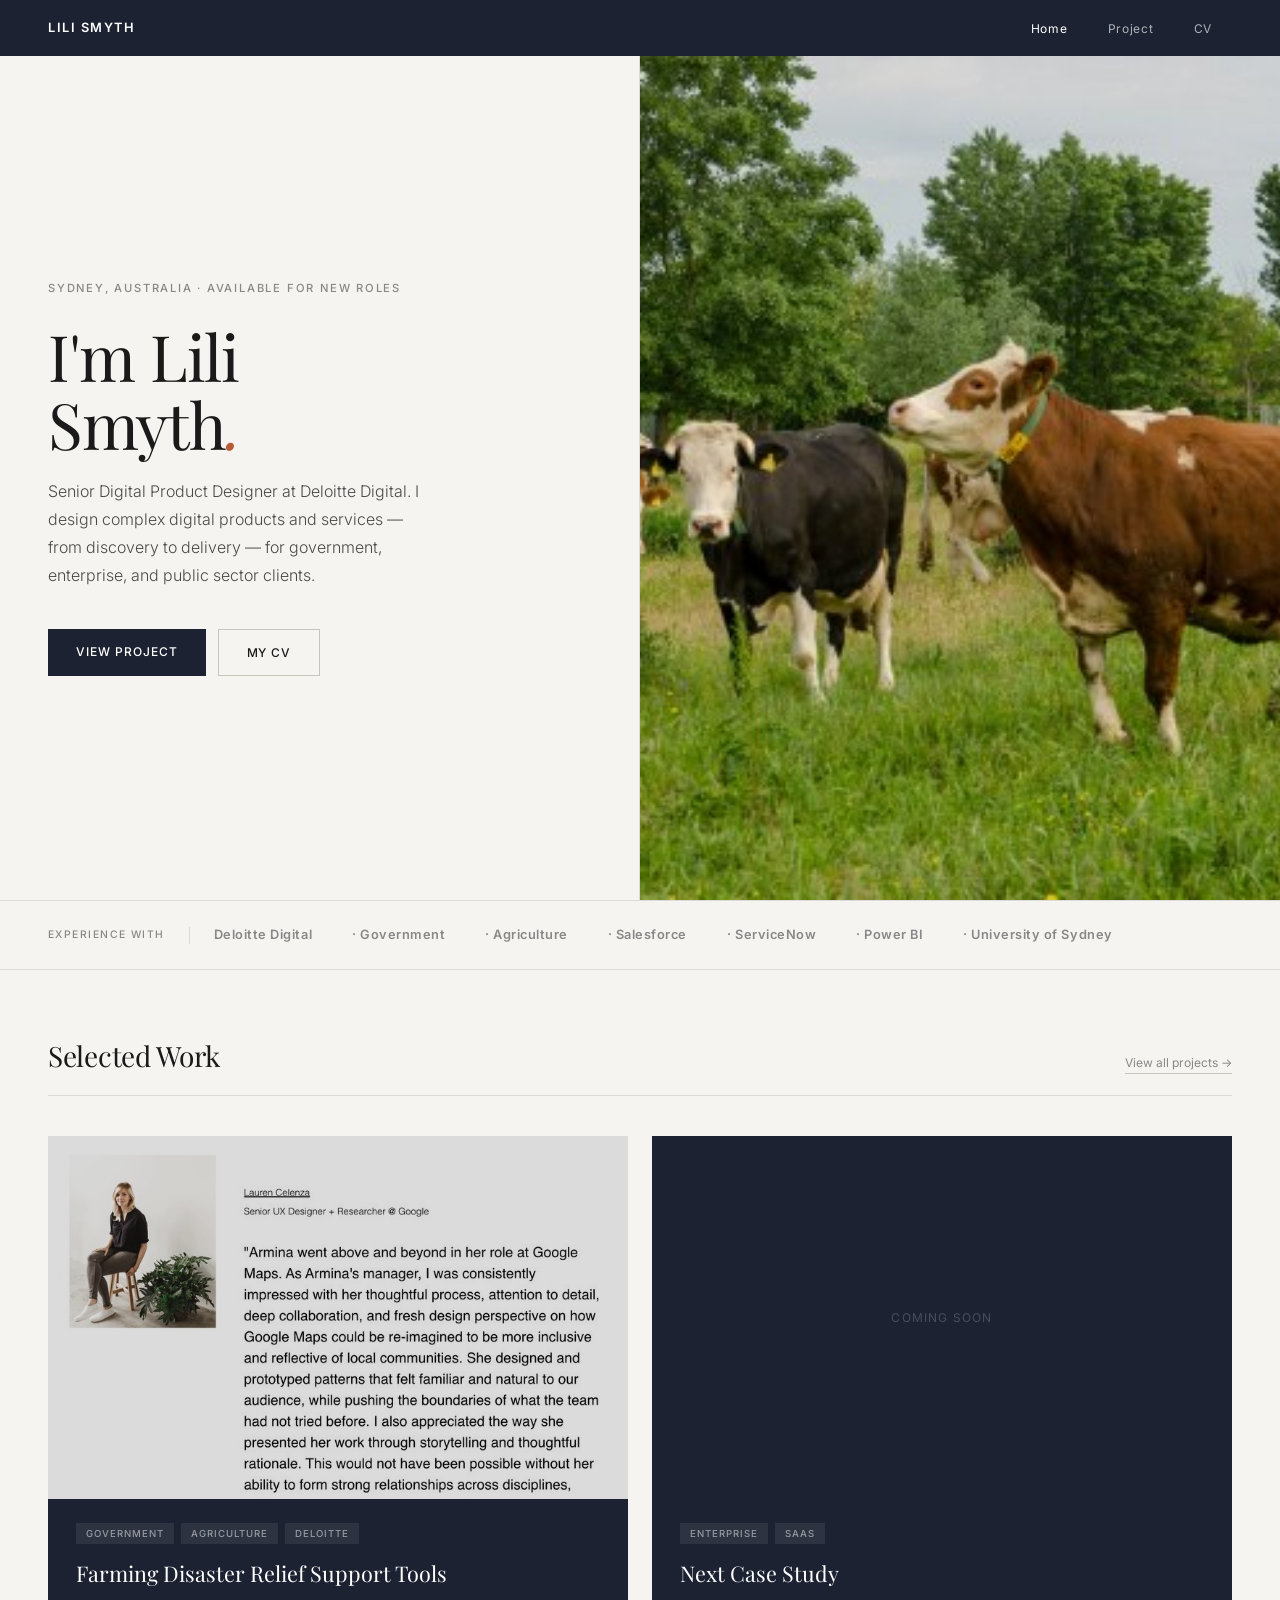
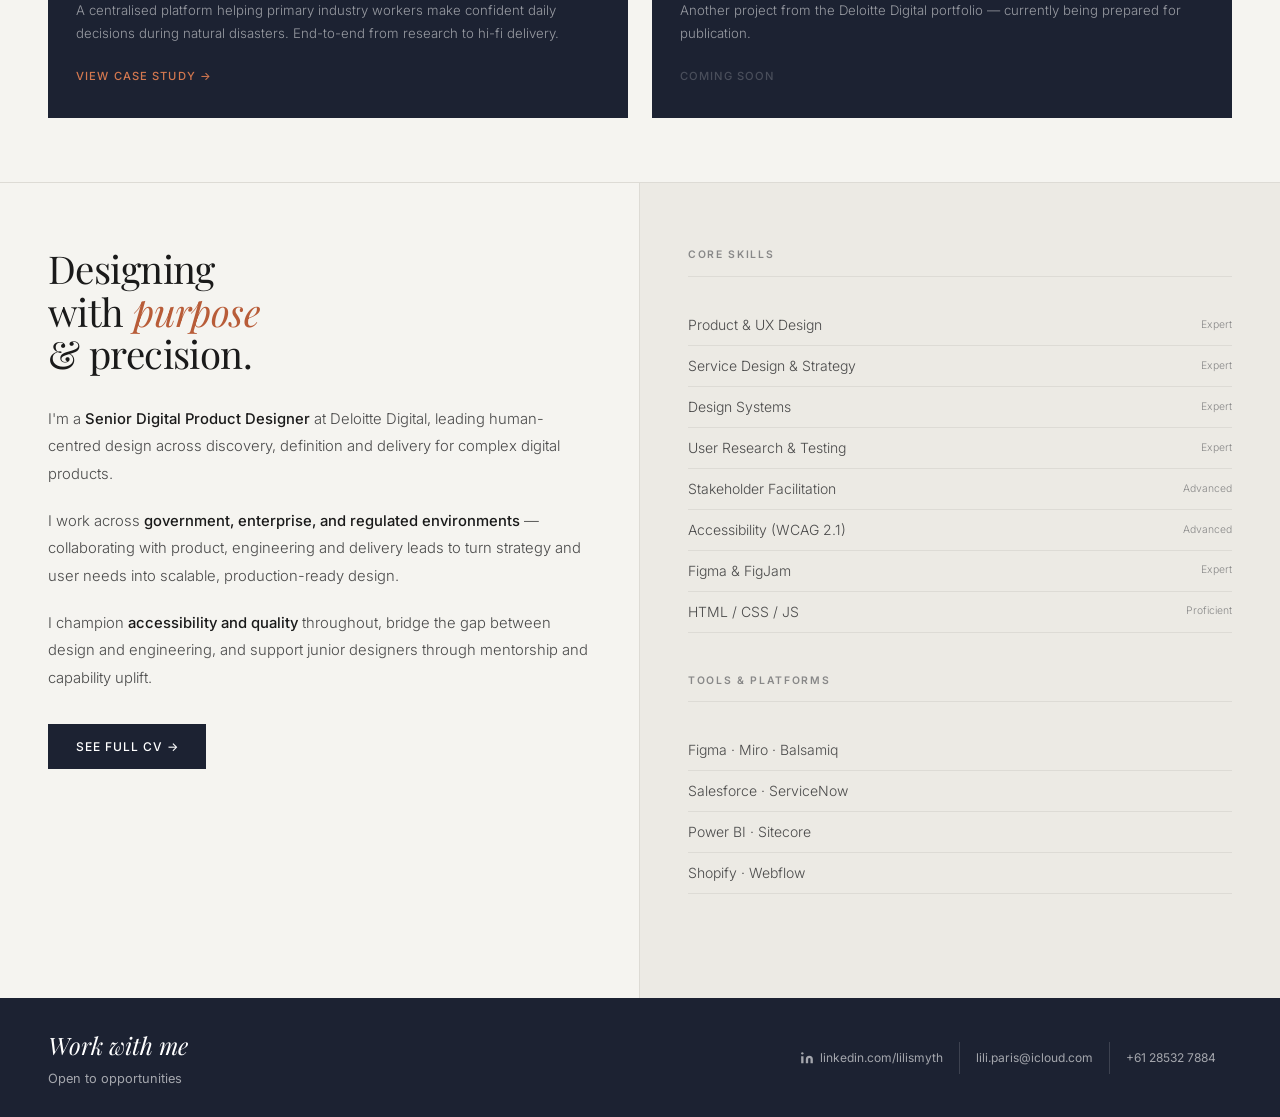
==== commit cda11dec: "Update index.html" ====
--- a/index.html
+++ b/index.html
@@ -3,399 +3,385 @@
 <head>
 <meta charset="UTF-8">
 <meta name="viewport" content="width=device-width,initial-scale=1">
-<title>Lili Smyth — Senior Digital Product Designer</title>
+<title>Lili Smyth — Product Designer</title>
 <style>
 
-@import url('https://fonts.googleapis.com/css2?family=Cormorant+Garamond:ital,wght@0,300;0,400;0,600;1,300;1,400&family=DM+Sans:ital,wght@0,300;0,400;0,500;1,300&display=swap');
+@import url('https://fonts.googleapis.com/css2?family=Playfair+Display:ital,wght@0,400;0,500;0,700;1,400;1,500&family=Inter:wght@300;400;500;600&display=swap');
 
 *,*::before,*::after{box-sizing:border-box;margin:0;padding:0}
 :root{
-  --void:#0a0a0b;
-  --surface:#111113;
-  --lift:#1a1a1d;
-  --edge:#252528;
-  --mist:#7a7a84;
-  --mist2:#555560;
-  --snow:#eeecea;
-  --snow2:#b8b6b2;
-  --gold:#c4a46b;
-  --gold-bg:rgba(196,164,107,0.10);
-  --gold-border:rgba(196,164,107,0.25);
-  --fd:'Cormorant Garamond',Georgia,serif;
-  --fb:'DM Sans',system-ui,sans-serif;
-  --r4:4px;
+  --bg:#f5f4f0;
+  --bg2:#eceae4;
+  --ink:#1a1a1a;
+  --ink2:#4a4a4a;
+  --ink3:#888;
+  --nav:#1c2232;
+  --accent:#b85c38;
+  --accent2:#d4784f;
+  --white:#ffffff;
+  --border:#dddbd5;
+  --border2:#c8c5bc;
+  --fd:'Playfair Display',Georgia,serif;
+  --fb:'Inter',system-ui,sans-serif;
 }
 html{scroll-behavior:smooth}
-body{font-family:var(--fb);background:var(--void);color:var(--snow);line-height:1.6;-webkit-font-smoothing:antialiased}
+body{font-family:var(--fb);background:var(--bg);color:var(--ink);-webkit-font-smoothing:antialiased;line-height:1.6}
 img{display:block;max-width:100%}
-a{text-decoration:none}
+a{text-decoration:none;color:inherit}
 
 /* NAV */
 nav{
-  position:fixed;top:0;left:0;right:0;z-index:200;
+  background:var(--nav);
   display:flex;justify-content:space-between;align-items:center;
-  padding:1.2rem 3rem;
-  background:rgba(10,10,11,0.8);
-  backdrop-filter:blur(20px);-webkit-backdrop-filter:blur(20px);
-  border-bottom:1px solid var(--edge);
-}
-.logo{font-family:var(--fd);font-size:1.2rem;font-weight:300;letter-spacing:.06em;color:var(--snow)}
-.logo em{font-style:italic;color:var(--gold)}
-.nav-links{display:flex;gap:2.5rem;list-style:none}
-.nav-links a{font-size:.75rem;font-weight:400;letter-spacing:.1em;text-transform:uppercase;color:var(--mist);transition:color .2s}
-.nav-links a:hover{color:var(--gold)}
-
-/* EYEBROW / LABEL */
-.eyebrow{font-size:.65rem;font-weight:500;letter-spacing:.18em;text-transform:uppercase;color:var(--gold)}
-
-/* DIVIDER */
-.divider{display:flex;align-items:center;gap:1.5rem;margin-bottom:3rem}
-.divider .eyebrow{white-space:nowrap}
-.divider::after{content:'';flex:1;height:1px;background:var(--edge)}
-
-/* PILL TAGS */
-.tags{display:flex;gap:.4rem;flex-wrap:wrap}
-.tag{font-size:.65rem;letter-spacing:.1em;text-transform:uppercase;color:var(--gold);
-  background:var(--gold-bg);border:1px solid var(--gold-border);padding:.25rem .75rem}
-
-/* CARD BASE */
-.card{background:var(--surface);border:1px solid var(--edge)}
-
-/* GRID HELPERS */
-.grid-2{display:grid;grid-template-columns:1fr 1fr;gap:1px;background:var(--edge)}
-.grid-3{display:grid;grid-template-columns:1fr 1fr 1fr;gap:1px;background:var(--edge)}
-.grid-auto{display:grid;gap:1px;background:var(--edge)}
-
-/* BTN */
-.btn{display:inline-block;font-family:var(--fb);font-size:.75rem;font-weight:500;
-  letter-spacing:.1em;text-transform:uppercase;padding:.9rem 2.25rem;transition:all .22s;cursor:pointer;border:none}
-.btn-gold{background:var(--gold);color:var(--void)}
-.btn-gold:hover{background:#d4b47e;transform:translateY(-1px)}
-.btn-ghost{background:transparent;color:var(--snow);border:1px solid var(--edge)}
-.btn-ghost:hover{border-color:var(--gold);color:var(--gold)}
+  padding:0 3rem;height:56px;
+  position:sticky;top:0;z-index:100;
+}
+.nav-logo{
+  font-family:var(--fb);font-size:.8rem;font-weight:600;
+  letter-spacing:.12em;text-transform:uppercase;color:#fff;
+}
+.nav-links{display:flex;gap:0;list-style:none}
+.nav-links a{
+  font-size:.75rem;font-weight:400;letter-spacing:.06em;
+  color:rgba(255,255,255,.65);padding:.5rem 1.25rem;
+  transition:color .15s;
+}
+.nav-links a:hover,.nav-links a.active{color:#fff}
+
+/* FOOTER BAR */
+.footer-bar{
+  background:var(--nav);color:#fff;
+  display:flex;justify-content:space-between;align-items:center;
+  padding:1.75rem 3rem;flex-wrap:wrap;gap:1rem;
+}
+.footer-bar-left h3{
+  font-family:var(--fd);font-size:1.5rem;font-weight:400;
+  font-style:italic;margin-bottom:.25rem;
+}
+.footer-bar-left p{font-size:.8rem;color:rgba(255,255,255,.6)}
+.footer-links{display:flex;gap:0;list-style:none}
+.footer-links a{
+  font-size:.75rem;color:rgba(255,255,255,.6);
+  padding:.4rem 1rem;border-left:1px solid rgba(255,255,255,.15);
+  transition:color .15s;display:flex;align-items:center;gap:.4rem;
+}
+.footer-links a:hover{color:#fff}
+.footer-links li:first-child a{border-left:none}
+
+/* TAG PILL */
+.tag{
+  display:inline-block;font-size:.65rem;font-weight:500;
+  letter-spacing:.1em;text-transform:uppercase;
+  padding:.25rem .75rem;border:1px solid var(--accent);
+  color:var(--accent);
+}
 
 /* REVEAL */
-.r{opacity:0;transform:translateY(18px);transition:opacity .65s ease,transform .65s ease}
+.r{opacity:0;transform:translateY(16px);transition:opacity .6s ease,transform .6s ease}
 .r.in{opacity:1;transform:none}
-.r.d1{transition-delay:.1s}.r.d2{transition-delay:.2s}.r.d3{transition-delay:.3s}
-
-/* FOOTER */
-footer{border-top:1px solid var(--edge);padding:1.75rem 3rem;
-  display:flex;justify-content:space-between;align-items:center;
-  font-size:.75rem;color:var(--mist)}
-
-@media(max-width:860px){
-  nav{padding:1rem 1.25rem}
-  .nav-links{gap:1.5rem}
-  .grid-2,.grid-3{grid-template-columns:1fr}
+.d1{transition-delay:.08s}.d2{transition-delay:.16s}.d3{transition-delay:.24s}.d4{transition-delay:.32s}
+
+@media(max-width:768px){
+  nav{padding:0 1.25rem}
+  .footer-bar{padding:1.5rem 1.25rem}
+  .nav-links a{padding:.5rem .75rem}
 }
 @media(max-width:540px){
-  .nav-links{display:none}
-  footer{flex-direction:column;gap:.75rem;text-align:center;padding:1.5rem}
-}
-@media(prefers-reduced-motion:reduce){
-  .r{transition:none;opacity:1;transform:none}
-}
-
-
-/* ── INDEX SPECIFIC ── */
+  .nav-links .hide-mobile{display:none}
+}
+
+
+/* HERO */
 .hero{
-  min-height:100svh;
   display:grid;grid-template-columns:1fr 1fr;
-  padding-top:4.5rem;
+  min-height:calc(100svh - 56px);
+  max-height:740px;
 }
 .hero-text{
+  padding:4rem 3rem;
   display:flex;flex-direction:column;justify-content:center;
-  padding:5rem 3.5rem 5rem 3rem;
-}
-.hero-kicker{
-  font-size:.7rem;letter-spacing:.2em;text-transform:uppercase;
-  color:var(--mist);margin-bottom:2rem;
+  border-right:1px solid var(--border);
+}
+.hero-eyebrow{
+  font-size:.7rem;font-weight:500;letter-spacing:.16em;
+  text-transform:uppercase;color:var(--ink3);margin-bottom:1.5rem;
+}
+.hero-name{
+  font-family:var(--fd);font-size:clamp(2.75rem,5vw,5rem);
+  font-weight:400;line-height:1.05;letter-spacing:-.02em;
+  margin-bottom:1.25rem;
+}
+.hero-name em{font-style:italic;color:var(--accent)}
+.hero-role{
+  font-size:1rem;font-weight:300;color:var(--ink2);
+  line-height:1.75;max-width:38ch;margin-bottom:2.5rem;
+}
+.hero-btns{display:flex;gap:.75rem;flex-wrap:wrap}
+.btn{
+  display:inline-block;font-size:.75rem;font-weight:500;
+  letter-spacing:.08em;text-transform:uppercase;
+  padding:.8rem 1.75rem;transition:all .2s;cursor:pointer;border:none;
+}
+.btn-dark{background:var(--nav);color:#fff}
+.btn-dark:hover{background:#2a3450}
+.btn-outline{background:transparent;color:var(--ink);border:1.5px solid var(--border2)}
+.btn-outline:hover{border-color:var(--ink);color:var(--ink)}
+.hero-img{overflow:hidden;background:var(--bg2);position:relative}
+.hero-img img{width:100%;height:100%;object-fit:cover;object-position:center top}
+
+/* LOGOS */
+.logos-strip{
+  border-top:1px solid var(--border);border-bottom:1px solid var(--border);
+  padding:1.5rem 3rem;
   display:flex;align-items:center;gap:1rem;
 }
-.hero-kicker::before{content:'';width:2rem;height:1px;background:var(--gold)}
-.hero-h1{
-  font-family:var(--fd);font-size:clamp(3.5rem,6vw,7rem);font-weight:300;
-  line-height:.97;letter-spacing:-.025em;margin-bottom:2rem;
-}
-.hero-h1 em{font-style:italic;color:var(--gold)}
-.hero-sub{
-  font-size:1rem;font-weight:300;color:var(--mist);
-  line-height:1.8;max-width:42ch;margin-bottom:3rem;
-}
-.hero-btns{display:flex;gap:1rem;flex-wrap:wrap}
-.hero-img{overflow:hidden;position:relative;background:var(--lift)}
-.hero-img img{width:100%;height:100%;object-fit:cover;filter:brightness(.75) saturate(.85)}
-.hero-img::after{
-  content:'';position:absolute;inset:0;
-  background:linear-gradient(135deg,rgba(196,164,107,.12) 0%,transparent 55%);
-}
-
-/* SCROLL CUE */
-.scroll-cue{
-  position:absolute;bottom:2.5rem;left:3rem;
-  display:flex;align-items:center;gap:.75rem;
-  font-size:.65rem;letter-spacing:.14em;text-transform:uppercase;color:var(--mist2);
-}
-.scroll-line{width:2.5rem;height:1px;background:var(--gold);
-  transform-origin:left;animation:grow 2s ease-in-out infinite alternate}
-@keyframes grow{from{transform:scaleX(.3)}to{transform:scaleX(1)}}
-
-/* WORK */
-.work-section{padding:6rem 3rem}
-.section-head{display:flex;justify-content:space-between;align-items:baseline;margin-bottom:4rem}
-.section-h{font-family:var(--fd);font-size:clamp(2.25rem,3.5vw,3.5rem);font-weight:300;letter-spacing:-.02em}
-.section-h em{font-style:italic;color:var(--gold)}
-.section-sub{font-size:.8rem;color:var(--mist);max-width:40ch;text-align:right;line-height:1.7}
-
-/* PROJECT CARD */
+.logos-label{
+  font-size:.65rem;font-weight:500;letter-spacing:.14em;
+  text-transform:uppercase;color:var(--ink3);white-space:nowrap;
+  padding-right:1.5rem;border-right:1px solid var(--border);
+  margin-right:.5rem;
+}
+.logos-row{
+  display:flex;align-items:center;gap:2.5rem;flex-wrap:wrap;
+  overflow:hidden;
+}
+.logo-item{
+  font-size:.8rem;font-weight:600;color:var(--ink3);
+  letter-spacing:.04em;white-space:nowrap;
+  display:flex;align-items:center;gap:.5rem;
+}
+.logo-item img{
+  height:22px;width:auto;object-fit:contain;
+  filter:grayscale(1) opacity(.6);transition:filter .2s;
+}
+.logo-item:hover img{filter:grayscale(0) opacity(1)}
+
+/* WORK SECTION */
+.work-section{padding:4rem 3rem}
+.work-header{
+  display:flex;justify-content:space-between;align-items:baseline;
+  margin-bottom:2.5rem;padding-bottom:1rem;border-bottom:1px solid var(--border);
+}
+.work-header h2{
+  font-family:var(--fd);font-size:1.75rem;font-weight:400;letter-spacing:-.01em;
+}
+.work-header a{font-size:.75rem;color:var(--ink3);border-bottom:1px solid var(--border2)}
+
+/* PROJECT CARDS */
+.proj-grid{display:grid;grid-template-columns:1fr 1fr;gap:1.5rem}
 .proj-card{
-  display:grid;grid-template-columns:1.1fr 1fr;
-  background:var(--edge);gap:1px;
-  transition:none;
-}
-.proj-card + .proj-card{margin-top:1px}
-.proj-card-img{overflow:hidden;background:var(--lift);position:relative}
-.proj-card-img img{width:100%;height:100%;object-fit:cover;
-  transition:transform .6s cubic-bezier(.25,.46,.45,.94),filter .4s;
-  filter:brightness(.8) saturate(.85)}
-.proj-card:hover .proj-card-img img{transform:scale(1.03);filter:brightness(.92) saturate(1)}
-.proj-card-body{background:var(--surface);padding:3rem 2.5rem;
-  display:flex;flex-direction:column;justify-content:space-between}
-.proj-meta-top{margin-bottom:auto}
-.proj-company{font-size:.65rem;letter-spacing:.16em;text-transform:uppercase;
-  color:var(--mist2);margin-bottom:1.25rem}
-.proj-title{font-family:var(--fd);font-size:2.25rem;font-weight:300;
-  line-height:1.1;letter-spacing:-.015em;margin-bottom:1.25rem}
-.proj-desc{font-size:.9rem;font-weight:300;color:var(--mist);
-  line-height:1.8;margin-bottom:2rem}
-.proj-tags{margin-bottom:2.5rem}
-.proj-cta{
-  display:inline-flex;align-items:center;gap:.75rem;
-  font-size:.75rem;letter-spacing:.1em;text-transform:uppercase;color:var(--gold);
-  border-bottom:1px solid var(--gold-border);padding-bottom:.25rem;
+  background:var(--nav);border-radius:0;overflow:hidden;
+  display:flex;flex-direction:column;
+  transition:transform .25s;
+}
+.proj-card:hover{transform:translateY(-3px)}
+.proj-card-img{
+  overflow:hidden;aspect-ratio:16/10;
+  position:relative;background:#111;
+}
+.proj-card-img img{
+  width:100%;height:100%;object-fit:cover;
+  transition:transform .5s ease,opacity .3s;
+  opacity:.85;
+}
+.proj-card:hover .proj-card-img img{transform:scale(1.04);opacity:.95}
+.proj-card-body{padding:1.5rem 1.75rem 2rem;flex:1;display:flex;flex-direction:column}
+.proj-card-tags{display:flex;gap:.4rem;flex-wrap:wrap;margin-bottom:1rem}
+.proj-card-tag{
+  font-size:.6rem;font-weight:500;letter-spacing:.1em;text-transform:uppercase;
+  color:rgba(255,255,255,.5);background:rgba(255,255,255,.08);
+  padding:.2rem .65rem;
+}
+.proj-card-title{
+  font-family:var(--fd);font-size:1.35rem;font-weight:400;
+  color:#fff;line-height:1.25;margin-bottom:.75rem;
+}
+.proj-card-desc{
+  font-size:.825rem;font-weight:300;color:rgba(255,255,255,.55);
+  line-height:1.7;flex:1;margin-bottom:1.5rem;
+}
+.proj-card-link{
+  font-size:.7rem;font-weight:500;letter-spacing:.1em;text-transform:uppercase;
+  color:var(--accent2);display:inline-flex;align-items:center;gap:.5rem;
   transition:gap .2s;width:fit-content;
 }
-.proj-card:hover .proj-cta{gap:1.25rem}
-
-/* PLACEHOLDER CARDS */
-.proj-placeholder{
-  background:var(--surface);border:1px dashed var(--edge);
-  min-height:280px;display:flex;align-items:center;justify-content:center;
-  flex-direction:column;gap:.75rem;
-}
-.proj-placeholder p{font-size:.75rem;letter-spacing:.1em;text-transform:uppercase;color:var(--mist2)}
+.proj-card:hover .proj-card-link{gap:.9rem}
 
 /* ABOUT */
 .about-section{
-  border-top:1px solid var(--edge);
-  display:grid;grid-template-columns:320px 1fr;gap:0;
-}
-.about-sticky{
-  padding:5rem 2.5rem 5rem 3rem;
-  border-right:1px solid var(--edge);
-}
-.about-sticky-inner{position:sticky;top:6rem}
-.about-name{font-family:var(--fd);font-size:clamp(2.5rem,4vw,4rem);
-  font-weight:300;line-height:1;letter-spacing:-.02em;margin-bottom:1rem}
-.about-name em{display:block;font-style:italic;color:var(--gold)}
-.about-role{font-size:.75rem;letter-spacing:.12em;text-transform:uppercase;
-  color:var(--mist);line-height:1.8}
-.about-body{padding:5rem 3rem}
-.about-para{font-size:1rem;font-weight:300;color:var(--snow2);line-height:1.9;margin-bottom:1.5rem}
-.about-para strong{color:var(--snow);font-weight:400}
-.about-para:last-of-type{margin-bottom:3rem}
-
-/* SKILLS TABLE */
-.skills-table{border-top:1px solid var(--edge);margin-top:3rem}
-.skill-row{
-  display:grid;grid-template-columns:140px 1fr;
-  border-bottom:1px solid var(--edge);
-  padding:1.1rem 0;align-items:baseline;gap:2rem;
-}
-.skill-cat-label{font-size:.65rem;letter-spacing:.14em;text-transform:uppercase;color:var(--gold)}
-.skill-items{font-size:.875rem;font-weight:300;color:var(--mist);line-height:1.5}
-
-/* CONTACT */
-.contact-section{
-  border-top:1px solid var(--edge);
+  border-top:1px solid var(--border);
   display:grid;grid-template-columns:1fr 1fr;
-  min-height:420px;
-}
-.contact-left{
-  background:var(--surface);
-  padding:5rem 3rem;
-  display:flex;flex-direction:column;justify-content:space-between;
-  border-right:1px solid var(--edge);
-}
-.contact-h{font-family:var(--fd);font-size:clamp(2.5rem,4vw,4.5rem);
-  font-weight:300;line-height:1;letter-spacing:-.025em}
-.contact-h em{font-style:italic;color:var(--gold);display:block}
-.contact-right{padding:5rem 3rem;display:flex;flex-direction:column;justify-content:center;gap:1.25rem}
-.contact-sub{font-size:.95rem;font-weight:300;color:var(--mist);line-height:1.8;margin-bottom:2rem}
-.contact-item{
-  display:flex;flex-direction:column;gap:.25rem;
-  padding:1.25rem 1.5rem;border:1px solid var(--edge);
-  transition:border-color .2s,background .2s;
-}
-.contact-item:hover{border-color:var(--gold);background:var(--gold-bg)}
-.contact-item-label{font-size:.6rem;letter-spacing:.16em;text-transform:uppercase;color:var(--gold)}
-.contact-item-value{font-size:.9rem;font-weight:300;color:var(--snow)}
+}
+.about-left{
+  padding:4rem 3rem;border-right:1px solid var(--border);
+}
+.about-left h2{
+  font-family:var(--fd);font-size:clamp(2rem,3vw,3rem);font-weight:400;
+  line-height:1.1;letter-spacing:-.015em;margin-bottom:2rem;
+}
+.about-left h2 em{font-style:italic;color:var(--accent)}
+.about-left p{
+  font-size:.925rem;font-weight:300;color:var(--ink2);
+  line-height:1.85;margin-bottom:1.25rem;
+}
+.about-left p strong{color:var(--ink);font-weight:500}
+.about-right{padding:4rem 3rem;background:var(--bg2)}
+.about-right h3{
+  font-size:.65rem;font-weight:600;letter-spacing:.16em;text-transform:uppercase;
+  color:var(--ink3);margin-bottom:1.75rem;padding-bottom:.75rem;
+  border-bottom:1px solid var(--border);
+}
+.skill-list{list-style:none;margin-bottom:2.5rem}
+.skill-list li{
+  font-size:.875rem;font-weight:300;color:var(--ink2);
+  padding:.55rem 0;border-bottom:1px solid var(--border);
+  display:flex;justify-content:space-between;align-items:center;
+}
+.skill-list li span{font-size:.65rem;color:var(--ink3)}
 
 @media(max-width:860px){
-  .hero{grid-template-columns:1fr;min-height:auto}
-  .hero-text{padding:7rem 1.5rem 3rem}
-  .hero-img{height:60vw}
-  .scroll-cue{left:1.5rem}
-  .work-section{padding:4rem 1.5rem}
-  .section-head{flex-direction:column;gap:1rem}
-  .section-sub{text-align:left}
-  .proj-card{grid-template-columns:1fr}
+  .hero{grid-template-columns:1fr;max-height:none}
+  .hero-img{height:55vw}
+  .hero-text{padding:2.5rem 1.5rem;border-right:none}
+  .logos-strip{padding:1.25rem 1.5rem}
+  .work-section{padding:3rem 1.5rem}
+  .proj-grid{grid-template-columns:1fr}
   .about-section{grid-template-columns:1fr}
-  .about-sticky{border-right:none;border-bottom:1px solid var(--edge);padding:3rem 1.5rem}
-  .about-sticky-inner{position:static}
-  .about-body{padding:3rem 1.5rem}
-  .contact-section{grid-template-columns:1fr}
-  .contact-left{padding:3rem 1.5rem}
-  .contact-right{padding:3rem 1.5rem}
+  .about-left{padding:3rem 1.5rem;border-right:none}
+  .about-right{padding:3rem 1.5rem}
 }
 </style>
 </head>
 <body>
-
 <nav>
-  <a class="logo" href="index.html">Lili <em>Smyth</em></a>
+  <span class="nav-logo">Lili Smyth</span>
   <ul class="nav-links">
-    <li><a href="#work">Work</a></li>
-    <li><a href="#about">About</a></li>
-    <li><a href="#contact">Contact</a></li>
+    <li><a href="index.html" class="active">Home</a></li>
+    <li><a href="project.html">Project</a></li>
+    <li><a href="cv.html">CV</a></li>
   </ul>
 </nav>
 
 <!-- HERO -->
-<section class="hero" style="position:relative">
+<section class="hero">
   <div class="hero-text">
-    <p class="hero-kicker r">Senior Digital Product Designer</p>
-    <h1 class="hero-h1 r d1">Designing<br>systems<br>for <em>impact.</em></h1>
-    <p class="hero-sub r d2">I lead end-to-end human-centred design at Deloitte Digital — across complex government services, enterprise platforms, and regulated digital ecosystems.</p>
+    <p class="hero-eyebrow r">Sydney, Australia · Available for new roles</p>
+    <h1 class="hero-name r d1">I'm Lili<br>Smyth<em>.</em></h1>
+    <p class="hero-role r d2">Senior Digital Product Designer at Deloitte Digital. I design complex digital products and services — from discovery to delivery — for government, enterprise, and public sector clients.</p>
     <div class="hero-btns r d3">
-      <a href="#work" class="btn btn-gold">View Work</a>
-      <a href="#contact" class="btn btn-ghost">Get in Touch</a>
+      <a href="project.html" class="btn btn-dark">View Project</a>
+      <a href="cv.html" class="btn btn-outline">My CV</a>
     </div>
   </div>
   <div class="hero-img">
-    <img src="[data-uri]" alt="Lili Smyth — product designer" />
-  </div>
-  <div class="scroll-cue r">
-    <div class="scroll-line"></div>
-    <span>Scroll</span>
+    <img src="[data-uri]" alt="Lili Smyth" />
   </div>
 </section>
+
+<!-- LOGOS -->
+<div class="logos-strip r">
+  <span class="logos-label">Experience with</span>
+  <div class="logos-row">
+    <span class="logo-item">Deloitte Digital</span>
+    <span class="logo-item">· Government</span>
+    <span class="logo-item">· Agriculture</span>
+    <span class="logo-item">· Salesforce</span>
+    <span class="logo-item">· ServiceNow</span>
+    <span class="logo-item">· Power BI</span>
+    <span class="logo-item">· University of Sydney</span>
+  </div>
+</div>
 
 <!-- WORK -->
 <section class="work-section" id="work">
-  <div class="section-head r">
-    <h2 class="section-h">Selected <em>Work</em></h2>
-    <p class="section-sub">End-to-end design across research, strategy, systems and delivery.</p>
-  </div>
-
-  <!-- PROJECT 1 -->
-  <a class="proj-card r" href="case-study-farming.html">
-    <div class="proj-card-img" style="min-height:380px">
-      <img src="[data-uri]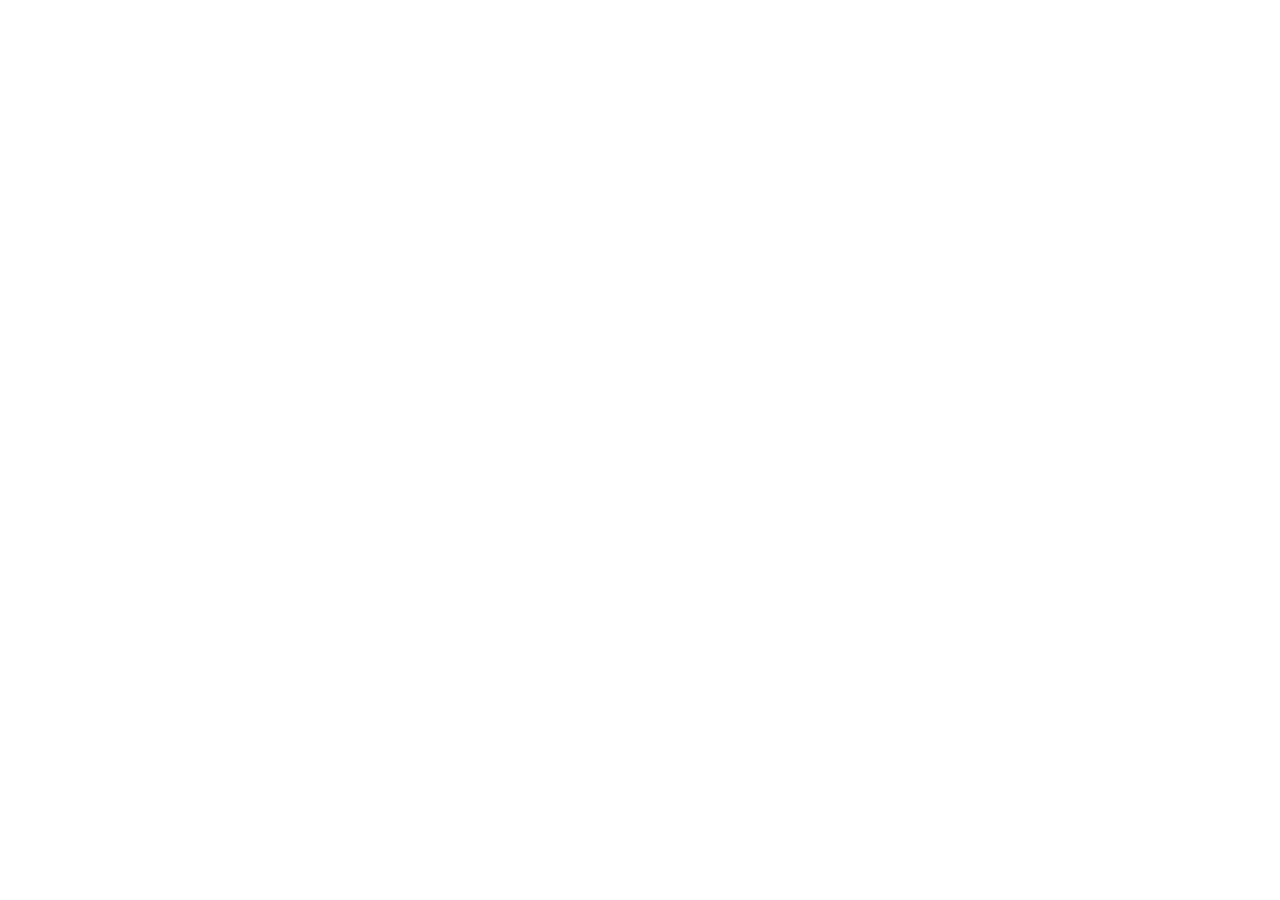
==== commit 9640fc87: "Add files via upload" ====
--- a/index.html
+++ b/index.html
@@ -1,388 +1,22 @@
-<!DOCTYPE html>
-<html lang="en">
-<head>
-<meta charset="UTF-8">
-<meta name="viewport" content="width=device-width,initial-scale=1">
-<title>Lili Smyth — Product Designer</title>
-<style>
 
-@import url('https://fonts.googleapis.com/css2?family=Playfair+Display:ital,wght@0,400;0,500;0,700;1,400;1,500&family=Inter:wght@300;400;500;600&display=swap');
+  <!DOCTYPE html>
+  <html lang="en">
+    <head>
+      
+      <meta charset="UTF-8" />
+      <meta name="viewport" content="width=device-width, initial-scale=1.0" />
+      <title>Portfolio website design</title>
+      <meta name="description" content="Showcase your professional work with a clean, modern portfolio website designed for senior UX/UI and product designers, enhancing visibility for job opportunities." />
+      <meta name="robots" content="noindex, nofollow" />
+      <style>html, body { height: 100%; margin: 0; } #root { height: 100%; }</style>
+      
+    </head>
 
-*,*::before,*::after{box-sizing:border-box;margin:0;padding:0}
-:root{
-  --bg:#f5f4f0;
-  --bg2:#eceae4;
-  --ink:#1a1a1a;
-  --ink2:#4a4a4a;
-  --ink3:#888;
-  --nav:#1c2232;
-  --accent:#b85c38;
-  --accent2:#d4784f;
-  --white:#ffffff;
-  --border:#dddbd5;
-  --border2:#c8c5bc;
-  --fd:'Playfair Display',Georgia,serif;
-  --fb:'Inter',system-ui,sans-serif;
-}
-html{scroll-behavior:smooth}
-body{font-family:var(--fb);background:var(--bg);color:var(--ink);-webkit-font-smoothing:antialiased;line-height:1.6}
-img{display:block;max-width:100%}
-a{text-decoration:none;color:inherit}
-
-/* NAV */
-nav{
-  background:var(--nav);
-  display:flex;justify-content:space-between;align-items:center;
-  padding:0 3rem;height:56px;
-  position:sticky;top:0;z-index:100;
-}
-.nav-logo{
-  font-family:var(--fb);font-size:.8rem;font-weight:600;
-  letter-spacing:.12em;text-transform:uppercase;color:#fff;
-}
-.nav-links{display:flex;gap:0;list-style:none}
-.nav-links a{
-  font-size:.75rem;font-weight:400;letter-spacing:.06em;
-  color:rgba(255,255,255,.65);padding:.5rem 1.25rem;
-  transition:color .15s;
-}
-.nav-links a:hover,.nav-links a.active{color:#fff}
-
-/* FOOTER BAR */
-.footer-bar{
-  background:var(--nav);color:#fff;
-  display:flex;justify-content:space-between;align-items:center;
-  padding:1.75rem 3rem;flex-wrap:wrap;gap:1rem;
-}
-.footer-bar-left h3{
-  font-family:var(--fd);font-size:1.5rem;font-weight:400;
-  font-style:italic;margin-bottom:.25rem;
-}
-.footer-bar-left p{font-size:.8rem;color:rgba(255,255,255,.6)}
-.footer-links{display:flex;gap:0;list-style:none}
-.footer-links a{
-  font-size:.75rem;color:rgba(255,255,255,.6);
-  padding:.4rem 1rem;border-left:1px solid rgba(255,255,255,.15);
-  transition:color .15s;display:flex;align-items:center;gap:.4rem;
-}
-.footer-links a:hover{color:#fff}
-.footer-links li:first-child a{border-left:none}
-
-/* TAG PILL */
-.tag{
-  display:inline-block;font-size:.65rem;font-weight:500;
-  letter-spacing:.1em;text-transform:uppercase;
-  padding:.25rem .75rem;border:1px solid var(--accent);
-  color:var(--accent);
-}
-
-/* REVEAL */
-.r{opacity:0;transform:translateY(16px);transition:opacity .6s ease,transform .6s ease}
-.r.in{opacity:1;transform:none}
-.d1{transition-delay:.08s}.d2{transition-delay:.16s}.d3{transition-delay:.24s}.d4{transition-delay:.32s}
-
-@media(max-width:768px){
-  nav{padding:0 1.25rem}
-  .footer-bar{padding:1.5rem 1.25rem}
-  .nav-links a{padding:.5rem .75rem}
-}
-@media(max-width:540px){
-  .nav-links .hide-mobile{display:none}
-}
-
-
-/* HERO */
-.hero{
-  display:grid;grid-template-columns:1fr 1fr;
-  min-height:calc(100svh - 56px);
-  max-height:740px;
-}
-.hero-text{
-  padding:4rem 3rem;
-  display:flex;flex-direction:column;justify-content:center;
-  border-right:1px solid var(--border);
-}
-.hero-eyebrow{
-  font-size:.7rem;font-weight:500;letter-spacing:.16em;
-  text-transform:uppercase;color:var(--ink3);margin-bottom:1.5rem;
-}
-.hero-name{
-  font-family:var(--fd);font-size:clamp(2.75rem,5vw,5rem);
-  font-weight:400;line-height:1.05;letter-spacing:-.02em;
-  margin-bottom:1.25rem;
-}
-.hero-name em{font-style:italic;color:var(--accent)}
-.hero-role{
-  font-size:1rem;font-weight:300;color:var(--ink2);
-  line-height:1.75;max-width:38ch;margin-bottom:2.5rem;
-}
-.hero-btns{display:flex;gap:.75rem;flex-wrap:wrap}
-.btn{
-  display:inline-block;font-size:.75rem;font-weight:500;
-  letter-spacing:.08em;text-transform:uppercase;
-  padding:.8rem 1.75rem;transition:all .2s;cursor:pointer;border:none;
-}
-.btn-dark{background:var(--nav);color:#fff}
-.btn-dark:hover{background:#2a3450}
-.btn-outline{background:transparent;color:var(--ink);border:1.5px solid var(--border2)}
-.btn-outline:hover{border-color:var(--ink);color:var(--ink)}
-.hero-img{overflow:hidden;background:var(--bg2);position:relative}
-.hero-img img{width:100%;height:100%;object-fit:cover;object-position:center top}
-
-/* LOGOS */
-.logos-strip{
-  border-top:1px solid var(--border);border-bottom:1px solid var(--border);
-  padding:1.5rem 3rem;
-  display:flex;align-items:center;gap:1rem;
-}
-.logos-label{
-  font-size:.65rem;font-weight:500;letter-spacing:.14em;
-  text-transform:uppercase;color:var(--ink3);white-space:nowrap;
-  padding-right:1.5rem;border-right:1px solid var(--border);
-  margin-right:.5rem;
-}
-.logos-row{
-  display:flex;align-items:center;gap:2.5rem;flex-wrap:wrap;
-  overflow:hidden;
-}
-.logo-item{
-  font-size:.8rem;font-weight:600;color:var(--ink3);
-  letter-spacing:.04em;white-space:nowrap;
-  display:flex;align-items:center;gap:.5rem;
-}
-.logo-item img{
-  height:22px;width:auto;object-fit:contain;
-  filter:grayscale(1) opacity(.6);transition:filter .2s;
-}
-.logo-item:hover img{filter:grayscale(0) opacity(1)}
-
-/* WORK SECTION */
-.work-section{padding:4rem 3rem}
-.work-header{
-  display:flex;justify-content:space-between;align-items:baseline;
-  margin-bottom:2.5rem;padding-bottom:1rem;border-bottom:1px solid var(--border);
-}
-.work-header h2{
-  font-family:var(--fd);font-size:1.75rem;font-weight:400;letter-spacing:-.01em;
-}
-.work-header a{font-size:.75rem;color:var(--ink3);border-bottom:1px solid var(--border2)}
-
-/* PROJECT CARDS */
-.proj-grid{display:grid;grid-template-columns:1fr 1fr;gap:1.5rem}
-.proj-card{
-  background:var(--nav);border-radius:0;overflow:hidden;
-  display:flex;flex-direction:column;
-  transition:transform .25s;
-}
-.proj-card:hover{transform:translateY(-3px)}
-.proj-card-img{
-  overflow:hidden;aspect-ratio:16/10;
-  position:relative;background:#111;
-}
-.proj-card-img img{
-  width:100%;height:100%;object-fit:cover;
-  transition:transform .5s ease,opacity .3s;
-  opacity:.85;
-}
-.proj-card:hover .proj-card-img img{transform:scale(1.04);opacity:.95}
-.proj-card-body{padding:1.5rem 1.75rem 2rem;flex:1;display:flex;flex-direction:column}
-.proj-card-tags{display:flex;gap:.4rem;flex-wrap:wrap;margin-bottom:1rem}
-.proj-card-tag{
-  font-size:.6rem;font-weight:500;letter-spacing:.1em;text-transform:uppercase;
-  color:rgba(255,255,255,.5);background:rgba(255,255,255,.08);
-  padding:.2rem .65rem;
-}
-.proj-card-title{
-  font-family:var(--fd);font-size:1.35rem;font-weight:400;
-  color:#fff;line-height:1.25;margin-bottom:.75rem;
-}
-.proj-card-desc{
-  font-size:.825rem;font-weight:300;color:rgba(255,255,255,.55);
-  line-height:1.7;flex:1;margin-bottom:1.5rem;
-}
-.proj-card-link{
-  font-size:.7rem;font-weight:500;letter-spacing:.1em;text-transform:uppercase;
-  color:var(--accent2);display:inline-flex;align-items:center;gap:.5rem;
-  transition:gap .2s;width:fit-content;
-}
-.proj-card:hover .proj-card-link{gap:.9rem}
-
-/* ABOUT */
-.about-section{
-  border-top:1px solid var(--border);
-  display:grid;grid-template-columns:1fr 1fr;
-}
-.about-left{
-  padding:4rem 3rem;border-right:1px solid var(--border);
-}
-.about-left h2{
-  font-family:var(--fd);font-size:clamp(2rem,3vw,3rem);font-weight:400;
-  line-height:1.1;letter-spacing:-.015em;margin-bottom:2rem;
-}
-.about-left h2 em{font-style:italic;color:var(--accent)}
-.about-left p{
-  font-size:.925rem;font-weight:300;color:var(--ink2);
-  line-height:1.85;margin-bottom:1.25rem;
-}
-.about-left p strong{color:var(--ink);font-weight:500}
-.about-right{padding:4rem 3rem;background:var(--bg2)}
-.about-right h3{
-  font-size:.65rem;font-weight:600;letter-spacing:.16em;text-transform:uppercase;
-  color:var(--ink3);margin-bottom:1.75rem;padding-bottom:.75rem;
-  border-bottom:1px solid var(--border);
-}
-.skill-list{list-style:none;margin-bottom:2.5rem}
-.skill-list li{
-  font-size:.875rem;font-weight:300;color:var(--ink2);
-  padding:.55rem 0;border-bottom:1px solid var(--border);
-  display:flex;justify-content:space-between;align-items:center;
-}
-.skill-list li span{font-size:.65rem;color:var(--ink3)}
-
-@media(max-width:860px){
-  .hero{grid-template-columns:1fr;max-height:none}
-  .hero-img{height:55vw}
-  .hero-text{padding:2.5rem 1.5rem;border-right:none}
-  .logos-strip{padding:1.25rem 1.5rem}
-  .work-section{padding:3rem 1.5rem}
-  .proj-grid{grid-template-columns:1fr}
-  .about-section{grid-template-columns:1fr}
-  .about-left{padding:3rem 1.5rem;border-right:none}
-  .about-right{padding:3rem 1.5rem}
-}
-</style>
-</head>
-<body>
-<nav>
-  <span class="nav-logo">Lili Smyth</span>
-  <ul class="nav-links">
-    <li><a href="index.html" class="active">Home</a></li>
-    <li><a href="project.html">Project</a></li>
-    <li><a href="cv.html">CV</a></li>
-  </ul>
-</nav>
-
-<!-- HERO -->
-<section class="hero">
-  <div class="hero-text">
-    <p class="hero-eyebrow r">Sydney, Australia · Available for new roles</p>
-    <h1 class="hero-name r d1">I'm Lili<br>Smyth<em>.</em></h1>
-    <p class="hero-role r d2">Senior Digital Product Designer at Deloitte Digital. I design complex digital products and services — from discovery to delivery — for government, enterprise, and public sector clients.</p>
-    <div class="hero-btns r d3">
-      <a href="project.html" class="btn btn-dark">View Project</a>
-      <a href="cv.html" class="btn btn-outline">My CV</a>
-    </div>
-  </div>
-  <div class="hero-img">
-    <img src="[data-uri]